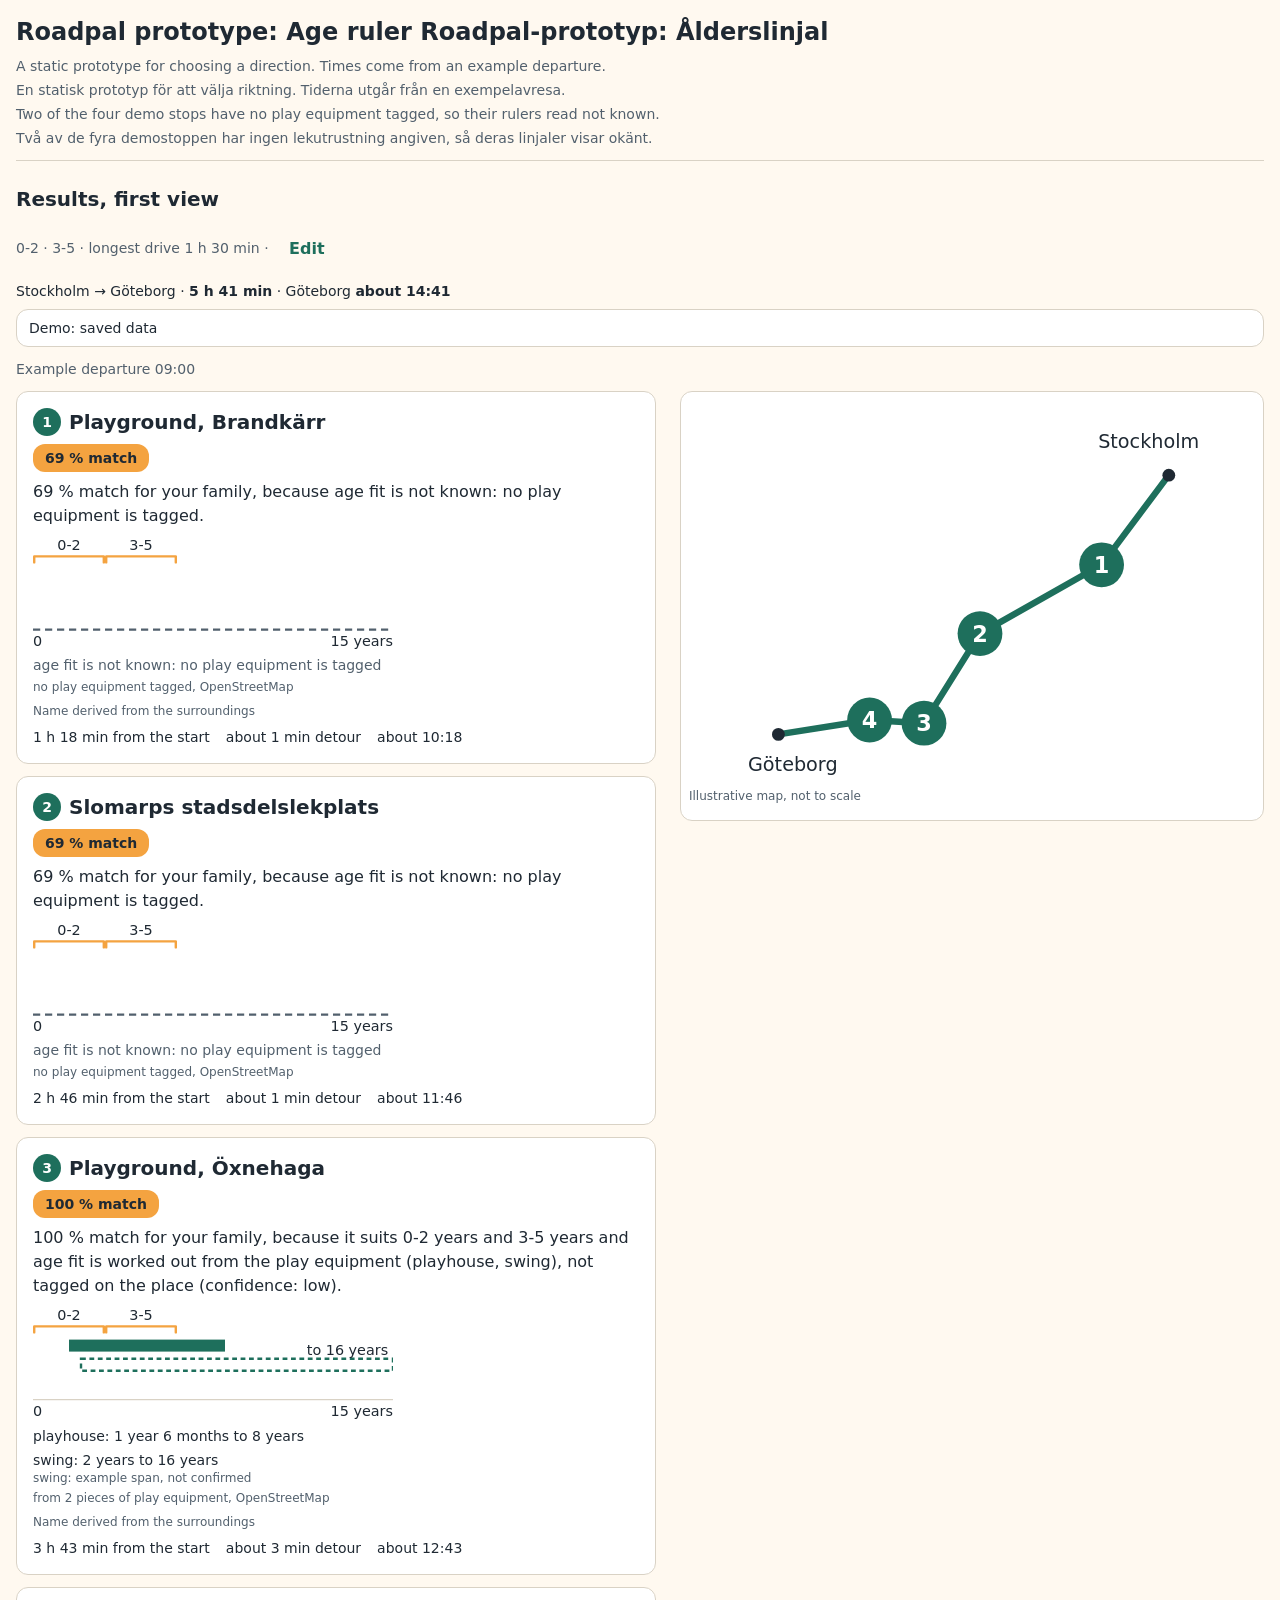
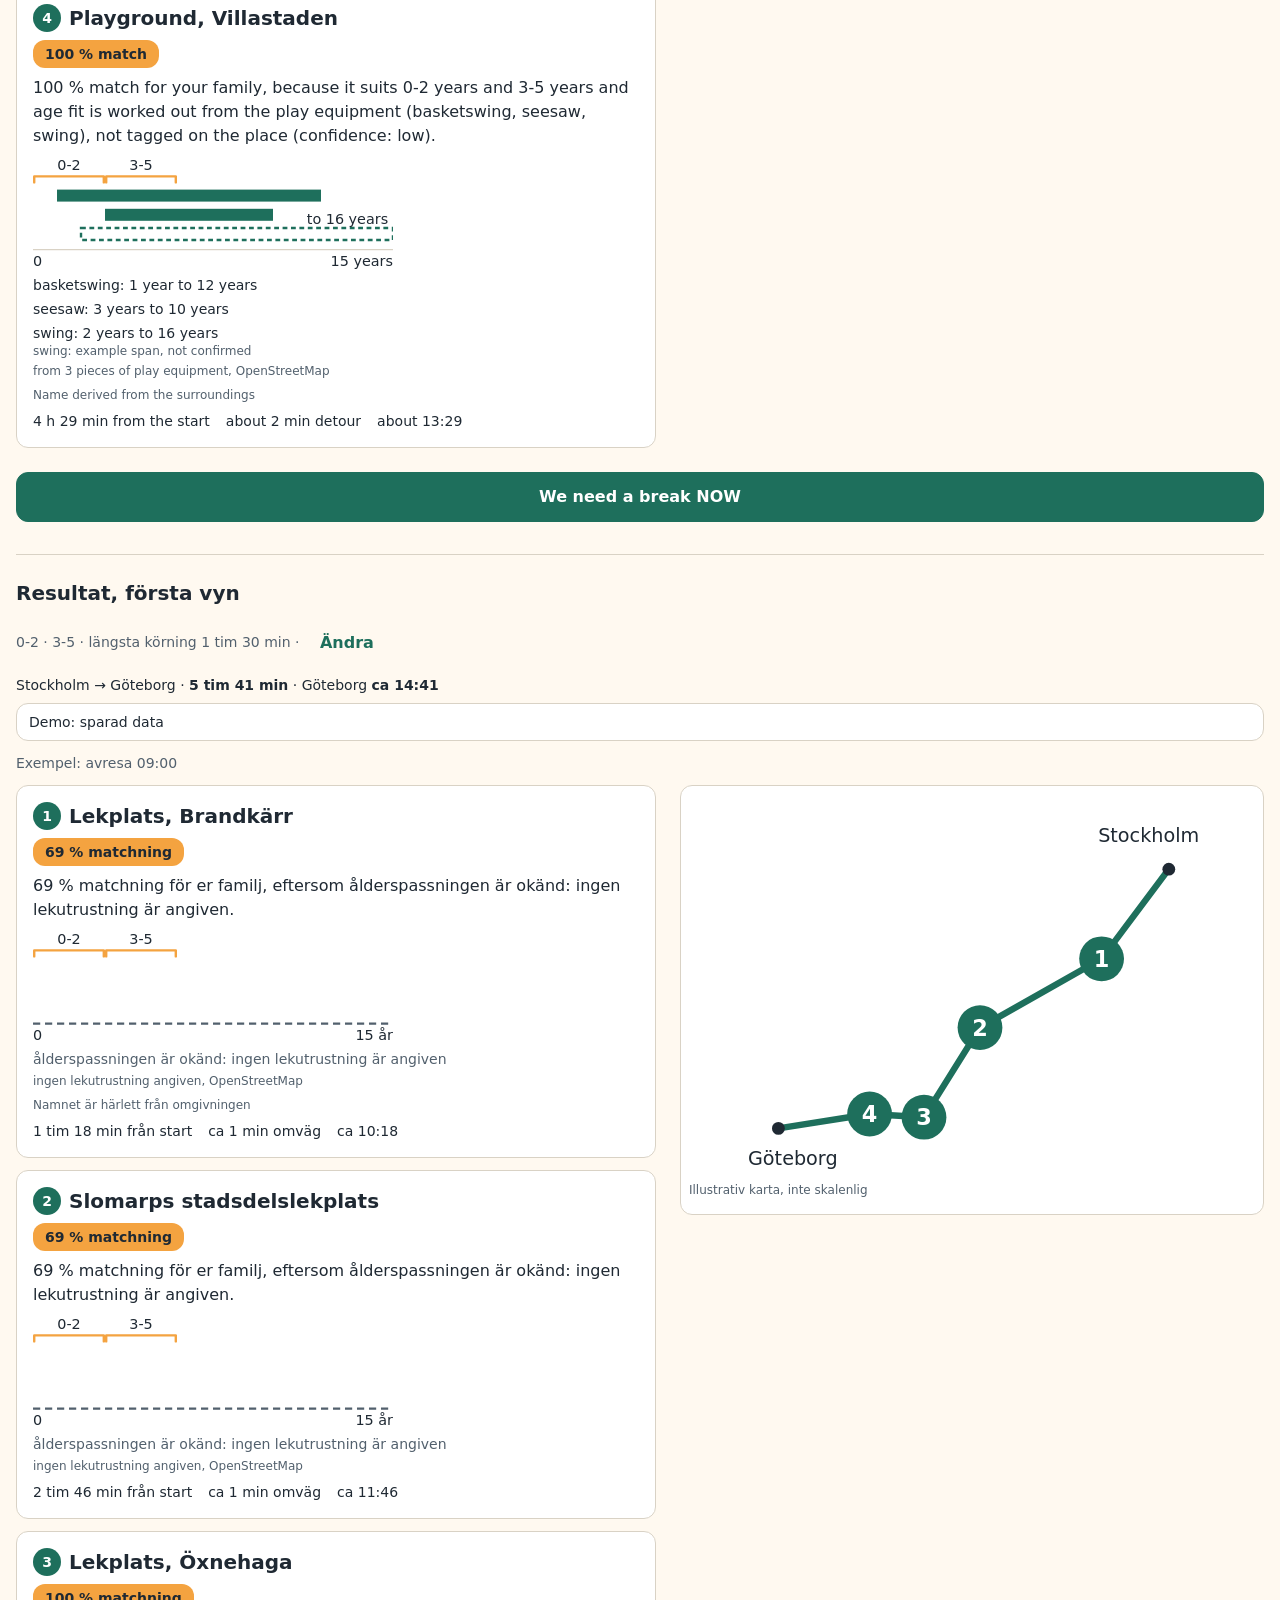
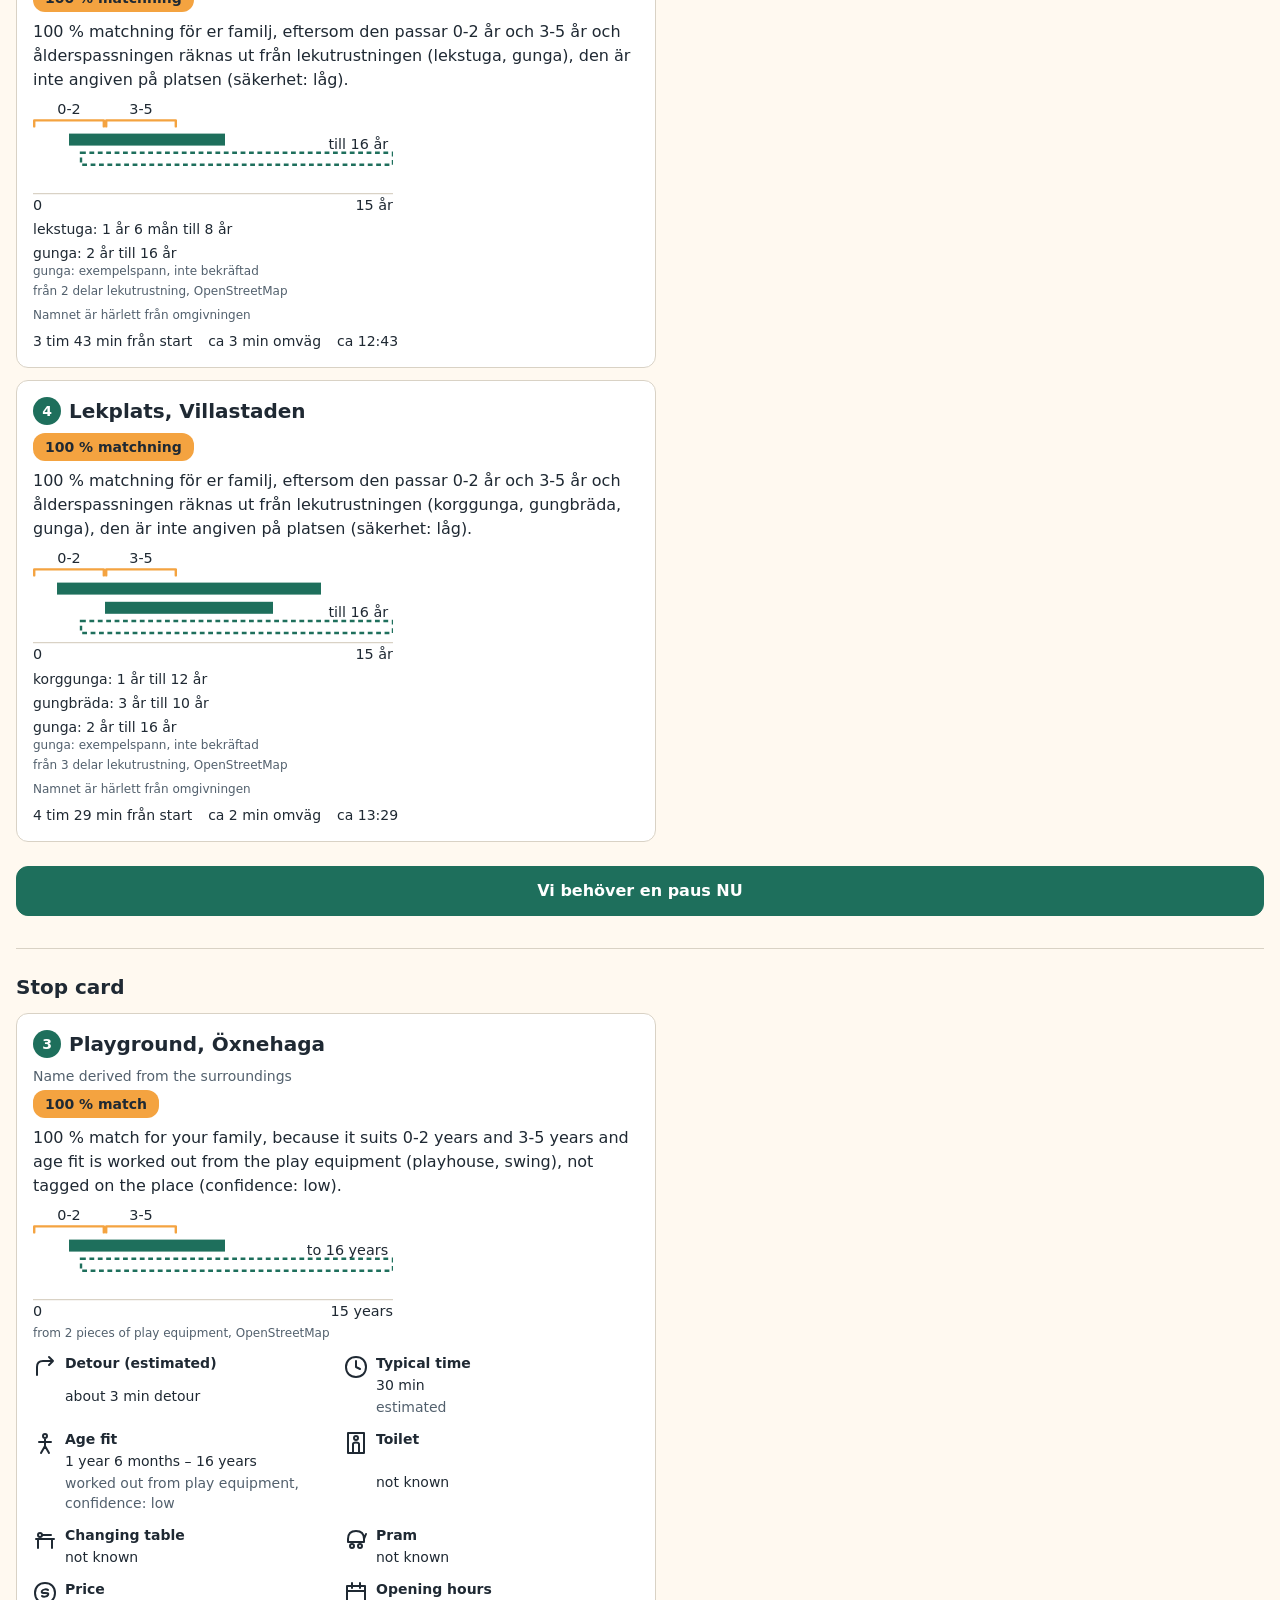
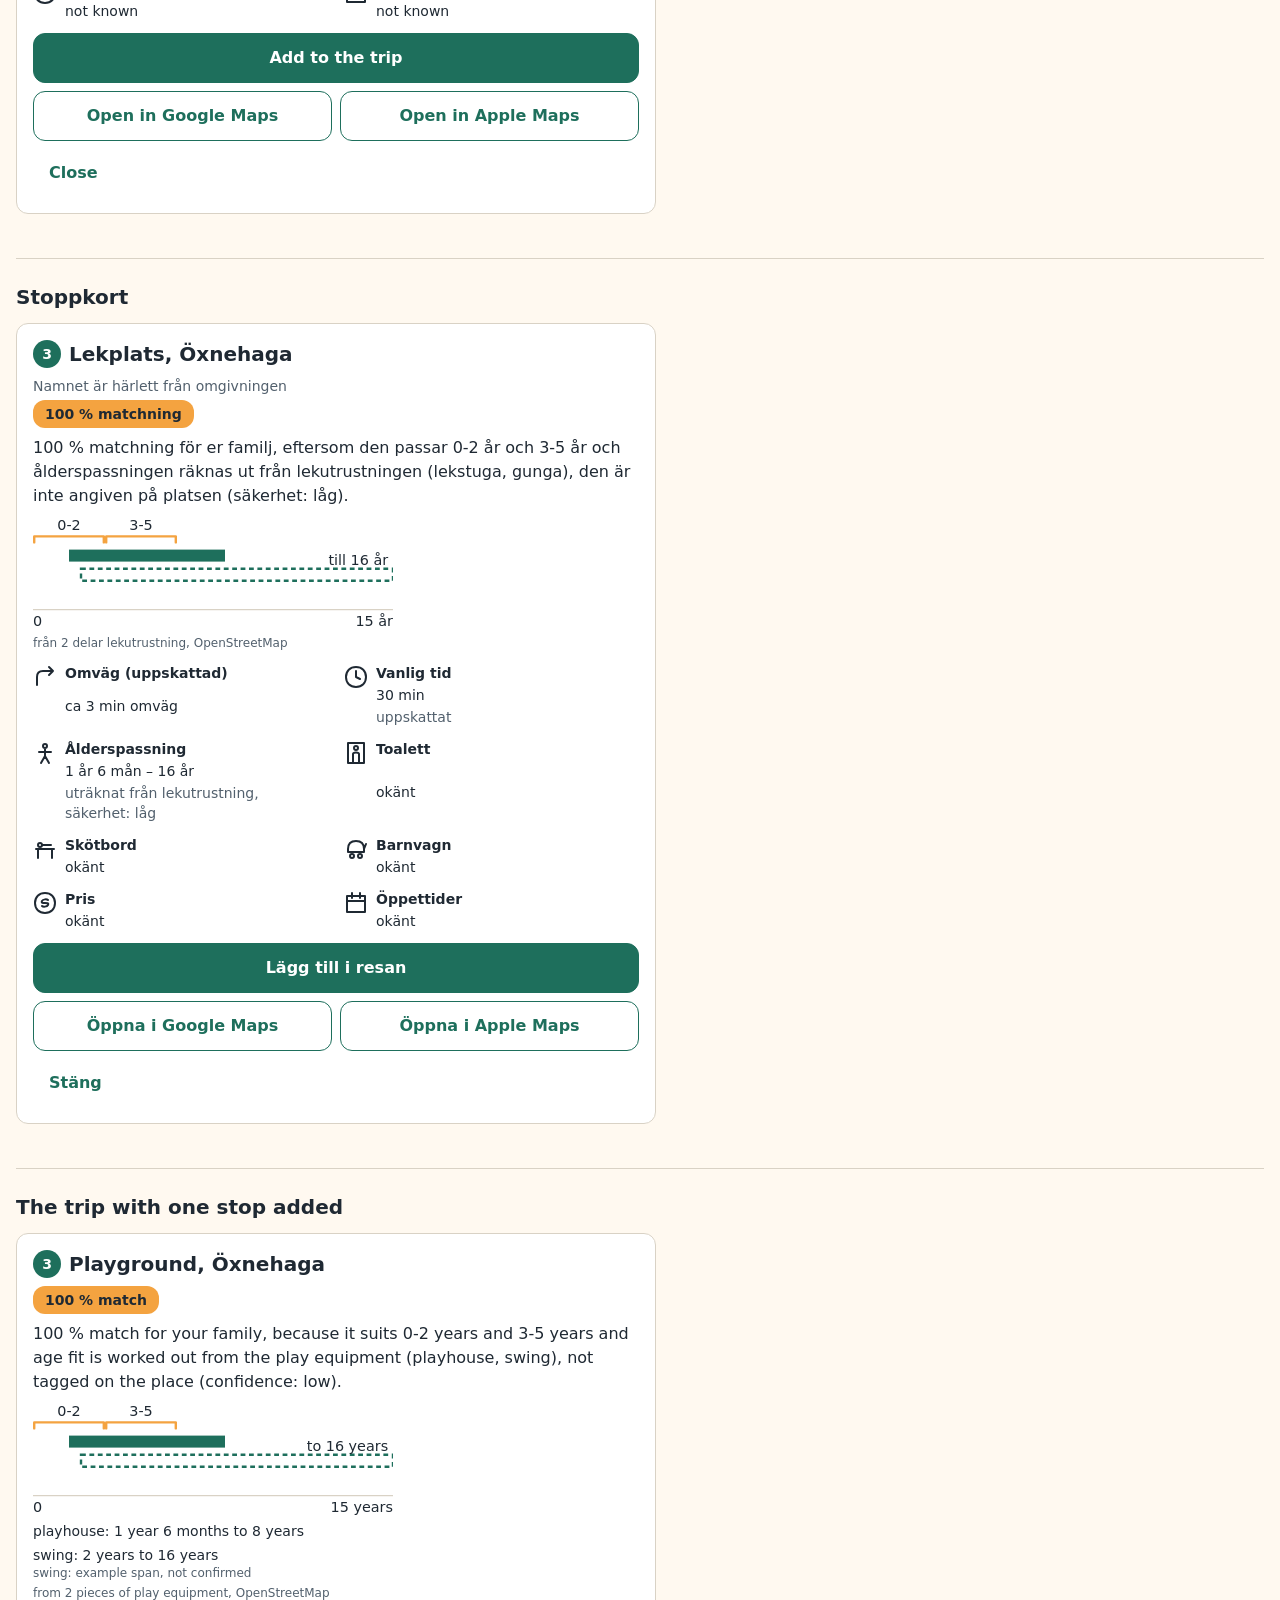
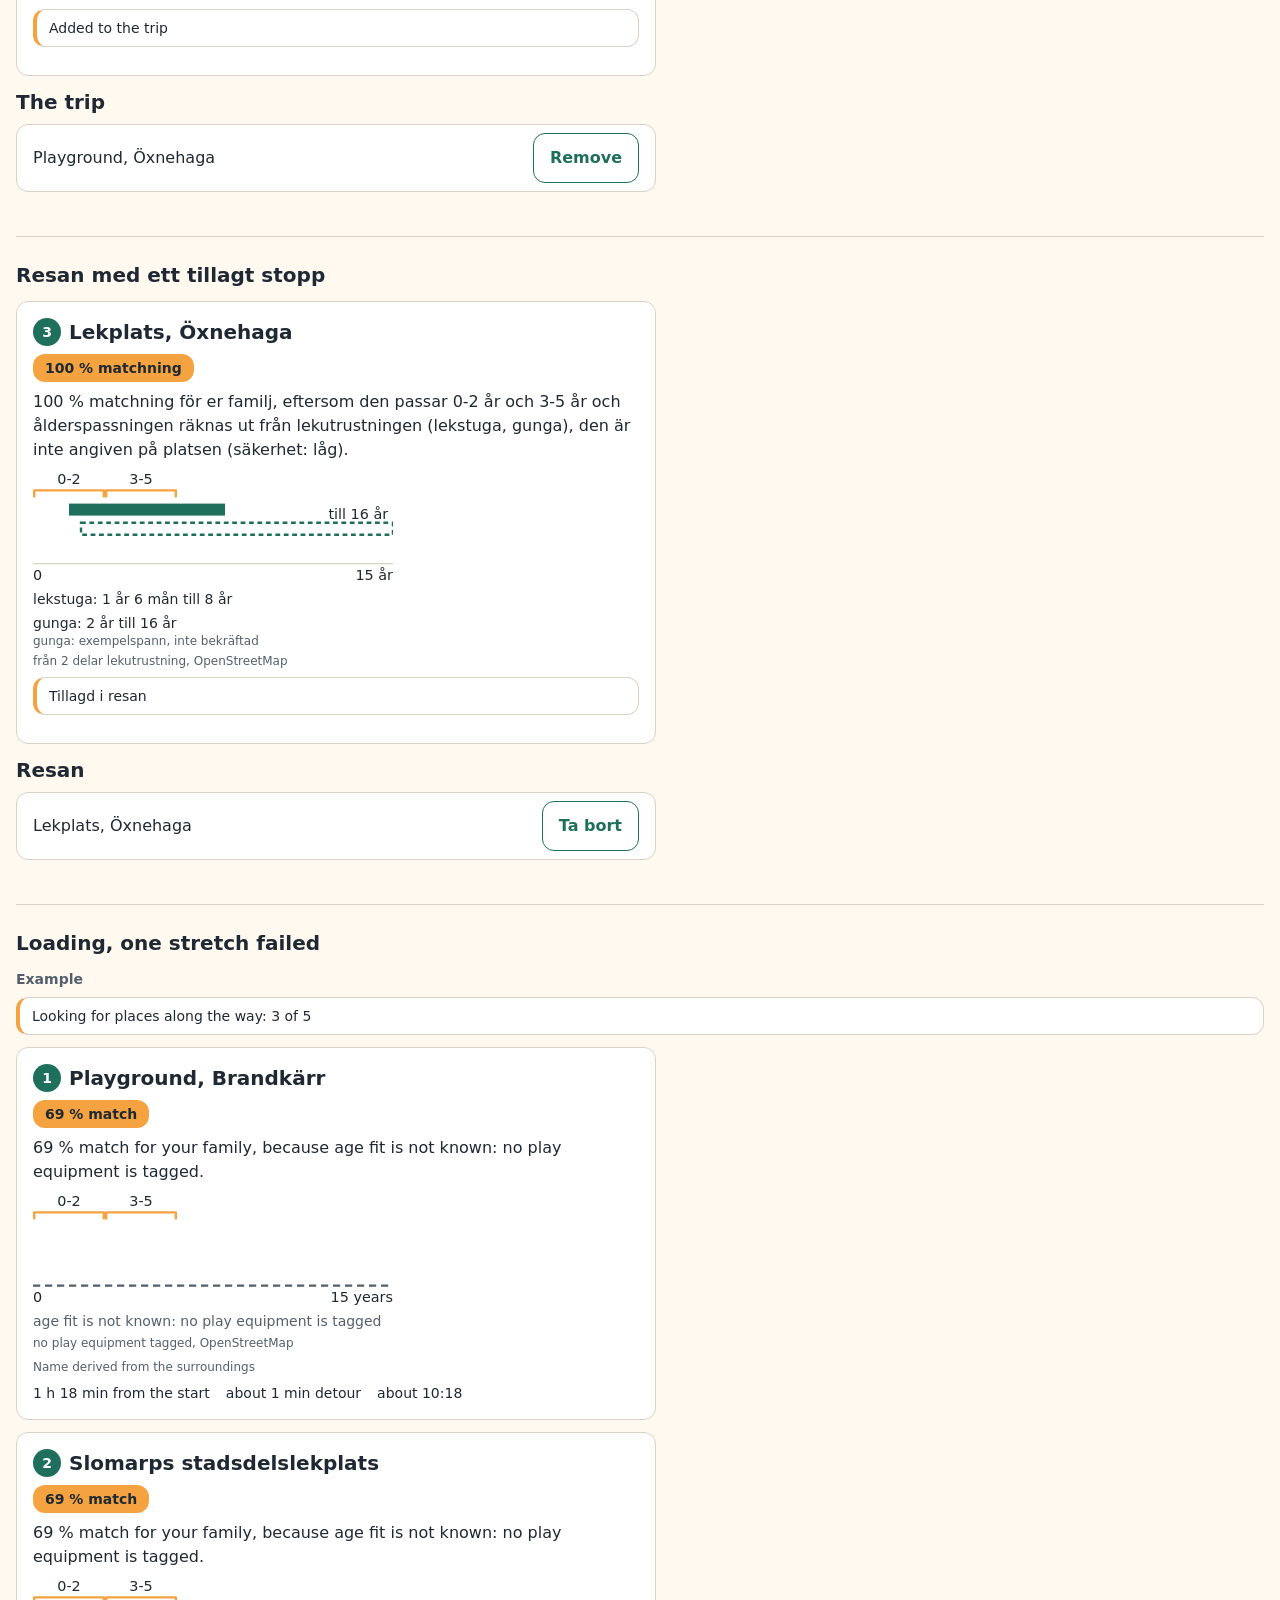
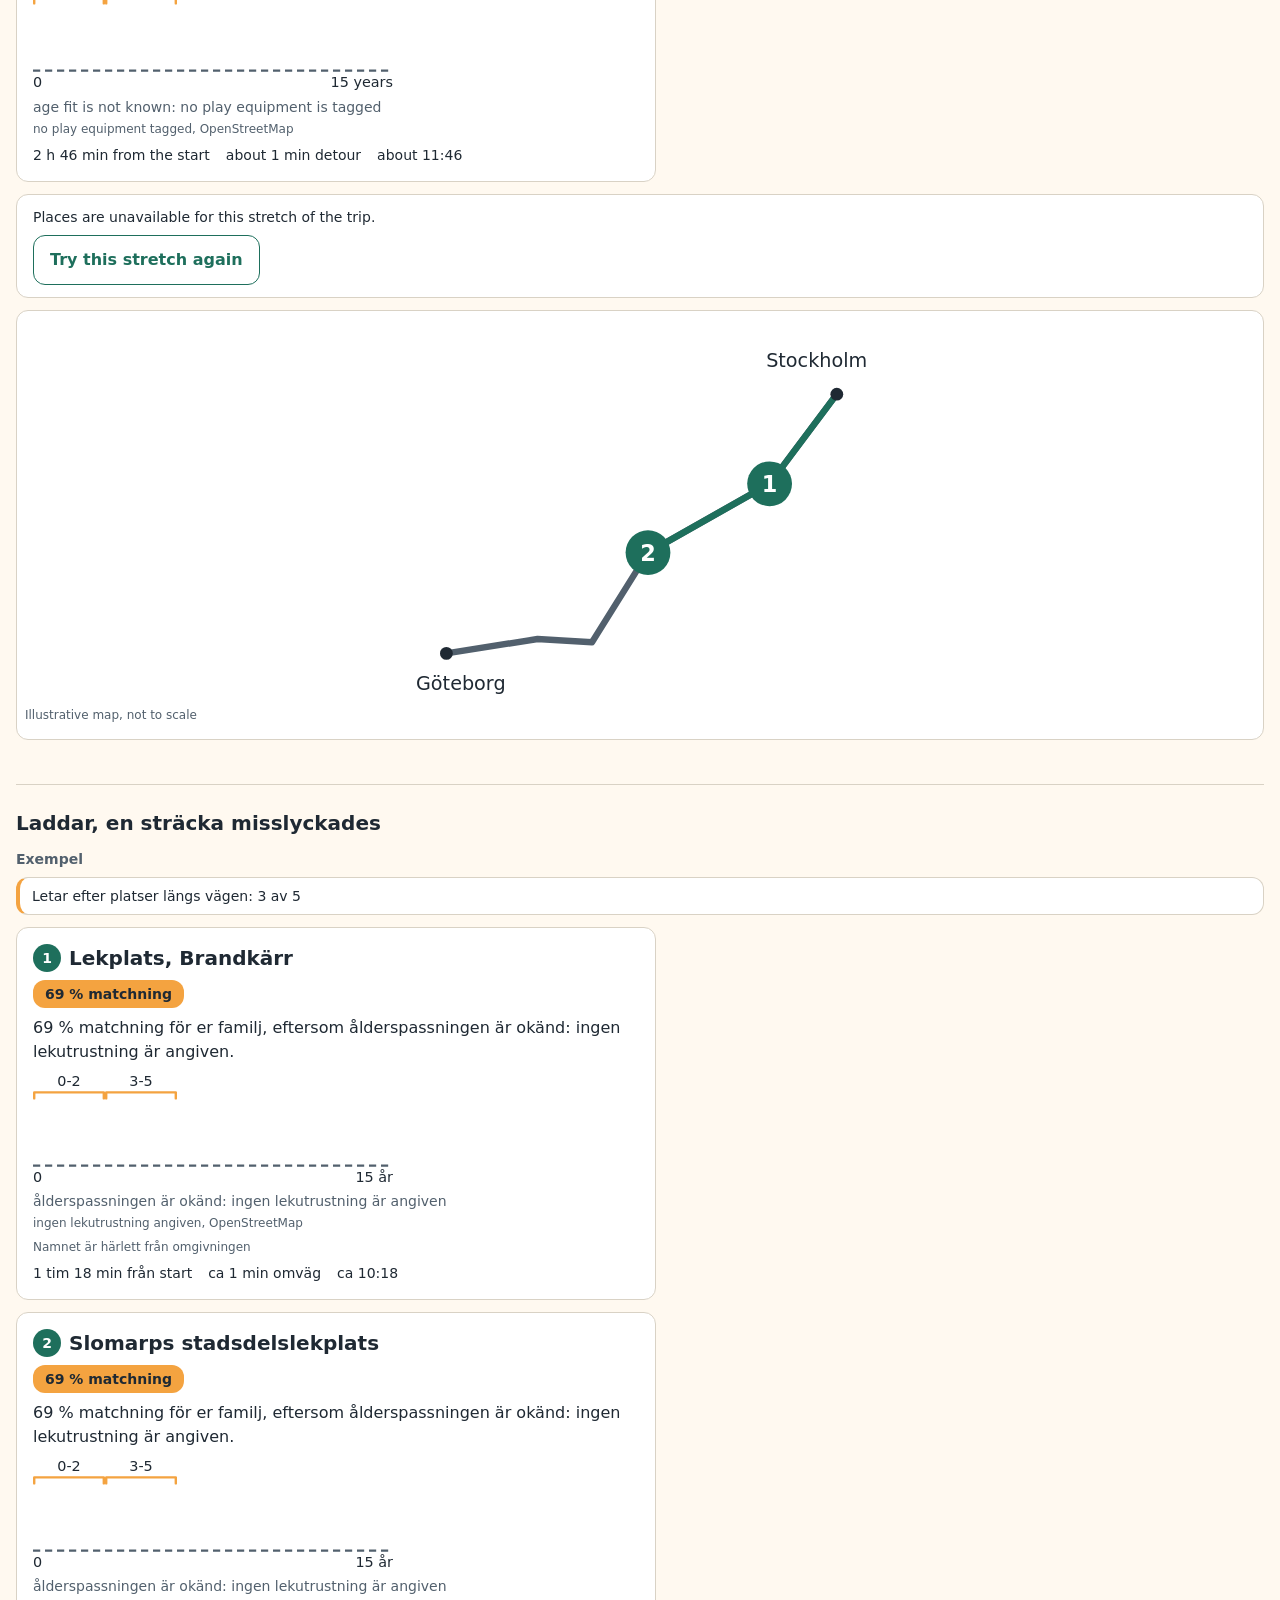
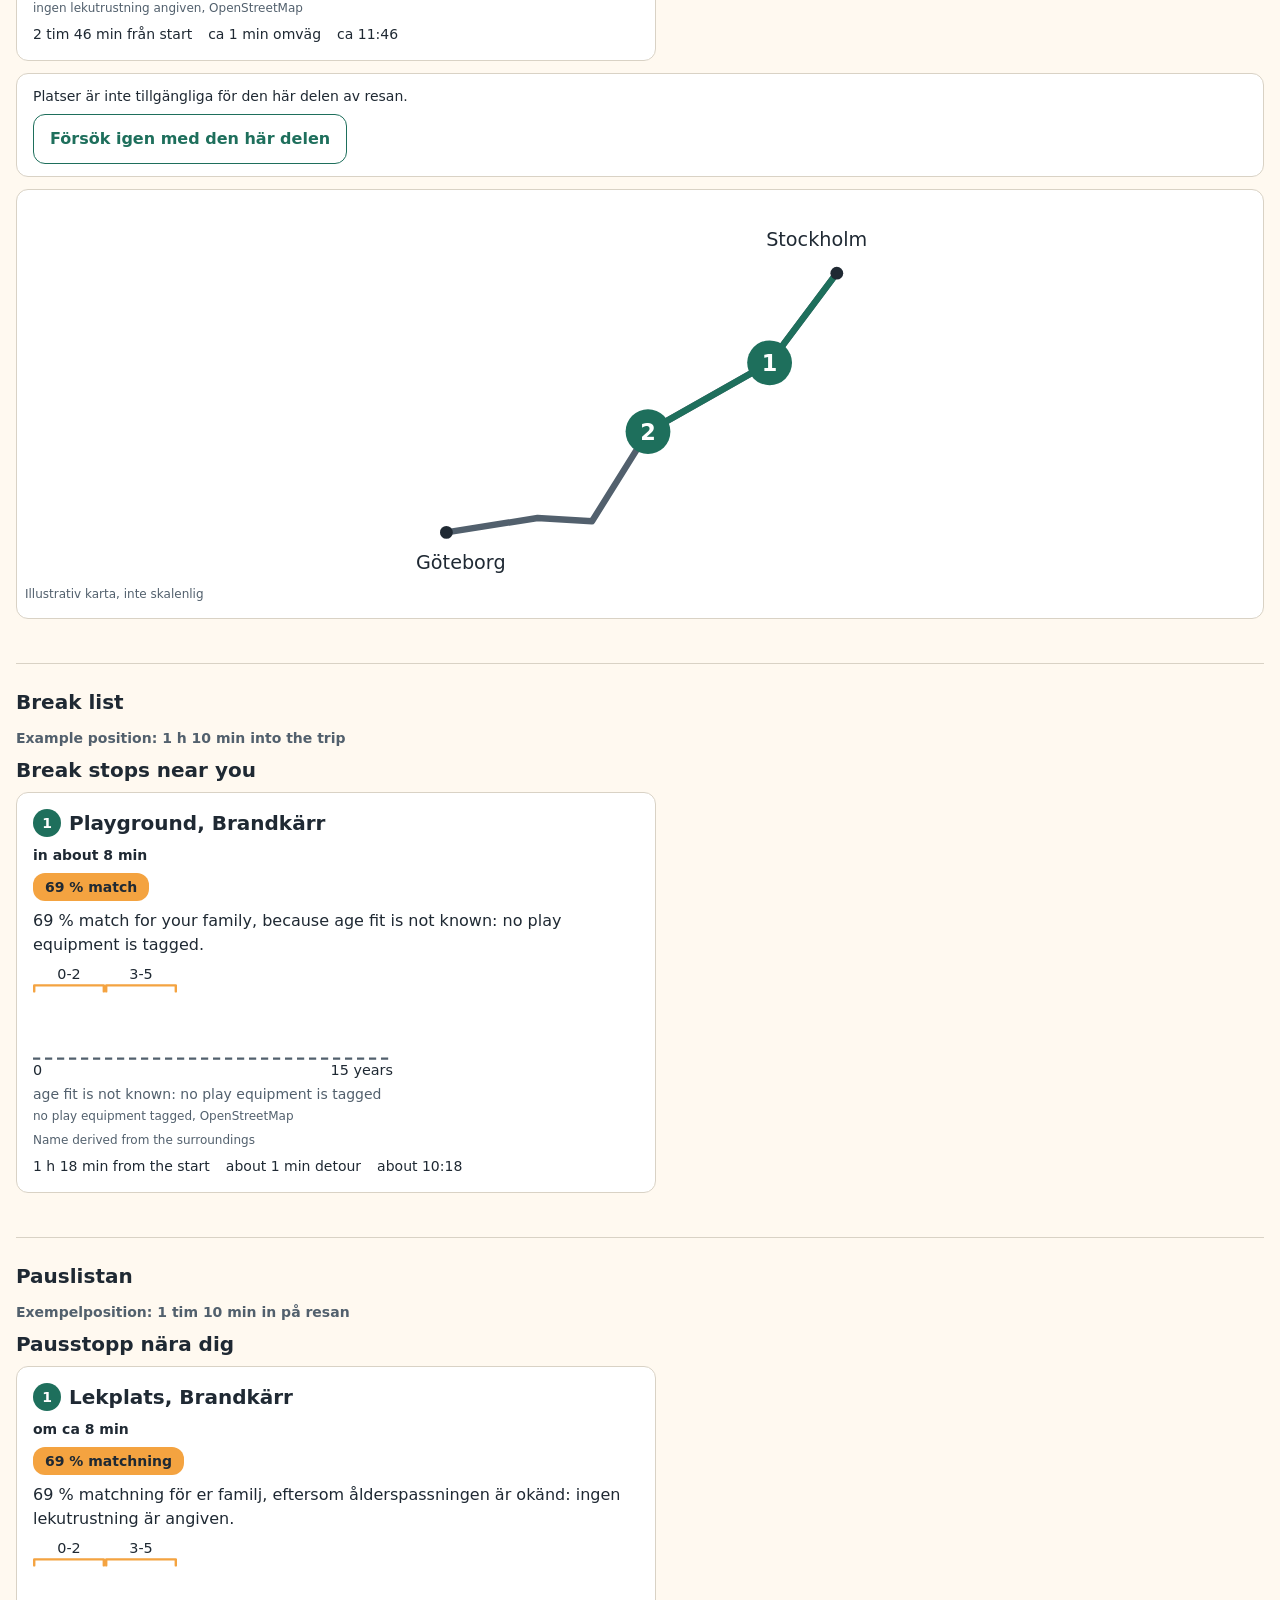
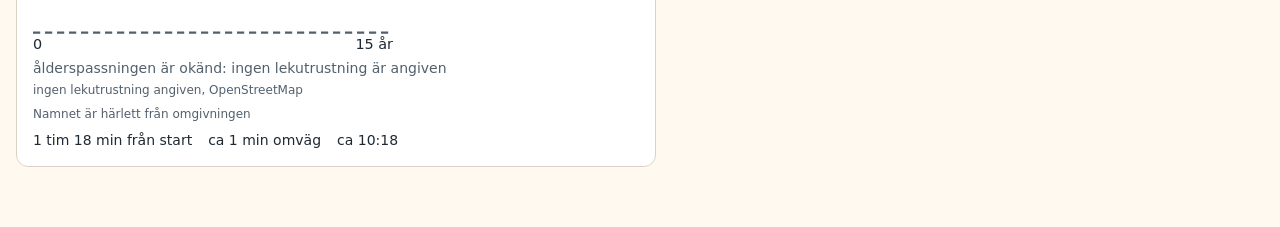
==== design/age-ruler.html @ a3c28eca "Demo of trip-planner f86fb91e67cd (ci build 2026-11-07T00:24:56+01:00)" ====
<!DOCTYPE html>
<html lang="en">
<head>
<meta charset="utf-8">
<meta name="viewport" content="width=device-width, initial-scale=1">
<title>Roadpal prototype: Age ruler / Roadpal-prototyp: Ålderslinjal</title>
<style>
:root {
  --background: #FFF9F0;
  --surface: #FFFFFF;
  --text: #1F2933;
  --text-muted: #52606D;
  --primary: #1E6F5C;
  --on-primary: #FFFFFF;
  --accent: #F4A340;
  --border: #D9D2C5;
  --badge-text: #1F2933;
}
@media (prefers-color-scheme: dark) {
  :root {
    --background: #14181B;
    --surface: #1E2429;
    --text: #F2F4F5;
    --text-muted: #B4BDC4;
    --primary: #5CC8A8;
    --on-primary: #0B1F19;
    --accent: #F4B860;
    --border: #3A444B;
    --badge-text: #14181B;
  }
}
* { box-sizing: border-box; }
body {
  margin: 0;
  background: var(--background);
  color: var(--text);
  font: 16px/24px system-ui, -apple-system, "Segoe UI", Roboto, sans-serif;
}
main.prototype { max-width: 1280px; margin: 0 auto; padding: 16px; }
h1 { font-size: 24px; line-height: 32px; font-weight: 700; margin: 0 0 8px; }
h2 { font-size: 20px; line-height: 28px; font-weight: 700; margin: 0 0 12px; }
h3 { font-size: 20px; line-height: 28px; font-weight: 700; margin: 0 0 8px; }
p { margin: 0 0 8px; }
ul { margin: 0; padding: 0; }
.intro { padding-bottom: 8px; }
.intro p { font-size: 14px; line-height: 20px; color: var(--text-muted); margin: 0 0 4px; }
section { border-top: 1px solid var(--border); padding: 24px 0 32px; }
.marker { font-size: 14px; line-height: 20px; font-weight: 700; color: var(--text-muted); margin: 0 0 8px; }
.strip { font-size: 14px; line-height: 20px; color: var(--text-muted); margin: 0 0 8px; }
.summary { font-size: 14px; line-height: 20px; margin: 0 0 8px; }
.summary span { font-weight: 700; }
.example { font-size: 14px; line-height: 20px; color: var(--text-muted); margin: 0 0 12px; }
.notice {
  font-size: 14px; line-height: 20px; margin: 0 0 12px; padding: 8px 12px;
  background: var(--surface); border: 1px solid var(--border); border-radius: 12px;
}
.status {
  font-size: 14px; line-height: 20px; margin: 0 0 12px; padding: 8px 12px;
  background: var(--surface); border: 1px solid var(--border); border-left: 4px solid var(--accent); border-radius: 12px;
}
.failed {
  font-size: 14px; line-height: 20px; margin: 0 0 12px; padding: 12px 16px;
  background: var(--surface); border: 1px solid var(--border); border-radius: 12px;
}
.failed p { margin: 0 0 8px; }

button {
  font-family: inherit;
  font-size: 16px;
  line-height: 24px;
  font-weight: 700;
  min-height: 48px;
  min-width: 48px;
  padding: 12px 16px;
  border-radius: 12px;
  cursor: pointer;
}
button:focus-visible { outline: 3px solid var(--primary); outline-offset: 2px; }
button.primary { display: block; width: 100%; background: var(--primary); color: var(--on-primary); border: 1px solid var(--primary); margin: 12px 0 0; }
button.secondary { background: var(--surface); color: var(--primary); border: 1px solid var(--primary); }
button.link { background: transparent; color: var(--primary); border: 0; display: inline-flex; align-items: center; vertical-align: middle; }

.stop {
  position: relative;
  max-width: 640px;
  background: var(--surface);
  border: 1px solid var(--border);
  border-radius: 12px;
  padding: 16px;
  margin: 0 0 12px;
}
.stop h3 { display: flex; gap: 8px; align-items: flex-start; }
.num {
  flex: 0 0 28px;
  width: 28px;
  height: 28px;
  border-radius: 50%;
  background: var(--primary);
  color: var(--on-primary);
  font-size: 14px;
  line-height: 28px;
  font-weight: 700;
  text-align: center;
}
.badge {
  display: inline-block;
  margin: 0 0 8px;
  padding: 4px 12px;
  border-radius: 12px;
  background: var(--accent);
  color: var(--badge-text);
  font-size: 14px;
  line-height: 20px;
  font-weight: 700;
}
.explain { font-size: 16px; line-height: 24px; margin: 0 0 8px; }
.derived { font-size: 14px; line-height: 20px; color: var(--text-muted); margin: 0 0 4px; }
.in-time { font-size: 14px; line-height: 20px; font-weight: 700; margin: 0 0 8px; }
.meta {
  list-style: none;
  display: flex;
  flex-wrap: wrap;
  gap: 4px 16px;
  font-size: 14px;
  line-height: 20px;
  margin: 8px 0 0;
}
.caption { font-size: 12px; line-height: 16px; color: var(--text-muted); margin: 4px 0 8px; }
.unknown-label { font-size: 14px; line-height: 20px; color: var(--text-muted); margin: 0 0 4px; }

.ruler { display: block; width: 100%; max-width: 360px; height: auto; margin: 8px 0 4px; }
.ruler text { fill: var(--text); font-family: system-ui, -apple-system, "Segoe UI", Roboto, sans-serif; font-size: 12px; }
.ruler .child { fill: none; stroke: var(--accent); stroke-width: 2; stroke-linecap: round; stroke-linejoin: round; }
.ruler .piece { fill: var(--primary); }
.ruler .piece.example { fill: none; stroke: var(--primary); stroke-width: 2; stroke-dasharray: 4 3; }
.ruler .track { stroke: var(--border); stroke-width: 1; }
.ruler .track.unknown { stroke: var(--text-muted); stroke-width: 2; stroke-dasharray: 6 4; }
.pieces { list-style: none; font-size: 14px; line-height: 20px; margin: 0 0 4px; }
.pieces li { margin: 0 0 4px; }
.example-label { display: block; font-size: 12px; line-height: 16px; color: var(--text-muted); }

.map-wrap {
  background: var(--surface);
  border: 1px solid var(--border);
  border-radius: 12px;
  padding: 8px;
  margin: 0 0 12px;
}
.route-map { display: block; width: 100%; height: 45vh; min-height: 240px; }
.route-map text { font-family: system-ui, -apple-system, "Segoe UI", Roboto, sans-serif; }
.route-map .route { fill: none; stroke: var(--primary); stroke-width: 4; stroke-linecap: round; stroke-linejoin: round; }
.route-map .route-muted { fill: none; stroke: var(--text-muted); stroke-width: 4; stroke-linecap: round; stroke-linejoin: round; }
.route-map .city { fill: var(--text); font-size: 12px; }
.route-map .city-dot { fill: var(--text); }
.route-map .pin circle { fill: var(--primary); }
.route-map .pin text { fill: var(--on-primary); font-size: 14px; font-weight: 700; text-anchor: middle; }

.facts {
  list-style: none;
  display: grid;
  grid-template-columns: minmax(0, 1fr) minmax(0, 1fr);
  gap: 12px 16px;
  margin: 12px 0;
}
.facts li { display: grid; grid-template-columns: 24px minmax(0, 1fr); gap: 2px 8px; font-size: 14px; line-height: 20px; }
.facts svg { grid-row: 1 / span 2; width: 24px; height: 24px; margin-top: 2px; }
.facts .label { font-weight: 700; }
.facts .value { grid-column: 2; }
.facts .note { grid-column: 2; color: var(--text-muted); }

.actions { display: grid; gap: 8px; margin-top: 12px; }
.actions button.primary { margin: 0; }
.map-links { display: grid; gap: 8px; }
.trip-row {
  display: flex;
  justify-content: space-between;
  align-items: center;
  gap: 8px;
  background: var(--surface);
  border: 1px solid var(--border);
  border-radius: 12px;
  padding: 8px 16px;
  margin: 0 0 12px;
  max-width: 640px;
}
.trip-row button { flex: 0 0 auto; }
.trip-list { list-style: none; }

@media (min-width: 480px) {
  .map-links { grid-template-columns: minmax(0, 1fr) minmax(0, 1fr); }
}
@media (min-width: 900px) {
  .results { display: grid; grid-template-columns: minmax(0, 640px) minmax(0, 1fr); column-gap: 24px; align-items: start; }
  .results .map-wrap { grid-column: 2; grid-row: 1 / span 4; position: sticky; top: 16px; margin: 0; }
  .results .stop { grid-column: 1; }
  .route-map { height: auto; min-height: 0; max-width: 480px; margin: 0 auto; }
}
</style>
</head>
<body>
<main class="prototype">
<header class="intro">
<h1><span lang="en">Roadpal prototype: Age ruler</span> <span lang="sv">Roadpal-prototyp: Ålderslinjal</span></h1>
<p lang="en">A static prototype for choosing a direction. Times come from an example departure.</p>
<p lang="sv">En statisk prototyp för att välja riktning. Tiderna utgår från en exempelavresa.</p>
<p lang="en">Two of the four demo stops have no play equipment tagged, so their rulers read not known.</p>
<p lang="sv">Två av de fyra demostoppen har ingen lekutrustning angiven, så deras linjaler visar okänt.</p>
</header>

<section lang="en" data-section="first-view">
<h2>Results, first view</h2>
<p class="strip">0-2 · 3-5 · longest drive 1 h 30 min · <button type="button" class="link">Edit</button></p>
<p class="summary">Stockholm → Göteborg · <span>5 h 41 min</span> · Göteborg <span>about 14:41</span></p>
<p class="notice">Demo: saved data</p>
<p class="example">Example departure 09:00</p>
<div class="results">
<div class="map-wrap">
<svg class="route-map" viewBox="0 0 300 240" role="img" aria-label="Illustrative map of the route">
<polyline class="route" points="273,47 231,103 155,146 120,202 86,200 29,209"/>
<circle class="city-dot" cx="273" cy="47" r="4"/>
<circle class="city-dot" cx="29" cy="209" r="4"/>
<text class="city" x="292" y="30" text-anchor="end">Stockholm</text>
<text class="city" x="10" y="232">Göteborg</text>
<g class="pin"><circle cx="231" cy="103" r="14"/><text x="231" y="108">1</text></g>
<g class="pin"><circle cx="155" cy="146" r="14"/><text x="155" y="151">2</text></g>
<g class="pin"><circle cx="120" cy="202" r="14"/><text x="120" y="207">3</text></g>
<g class="pin"><circle cx="86" cy="200" r="14"/><text x="86" y="205">4</text></g>
</svg>
<p class="caption">Illustrative map, not to scale</p>
</div>

<article class="stop">
<h3><span class="num">1</span> Playground, Brandkärr</h3>
<p class="badge">69 % match</p>
<p class="explain">69 % match for your family, because age fit is not known: no play equipment is tagged.</p>
<svg class="ruler" data-stop="way/1371228867" data-fit="unknown" viewBox="0 0 300 96" aria-hidden="true">
<path data-child="0-36" class="child" d="M1 22 V17 H59 V22"/>
<path data-child="36-72" class="child" d="M61 22 V17 H119 V22"/>
<text x="30" y="12" text-anchor="middle">0-2</text>
<text x="90" y="12" text-anchor="middle">3-5</text>
<line class="track unknown" x1="0" y1="78" x2="300" y2="78"/>
<text x="0" y="92">0</text>
<text x="300" y="92" text-anchor="end">15 years</text>
</svg>
<p class="unknown-label">age fit is not known: no play equipment is tagged</p>
<p class="caption">no play equipment tagged, OpenStreetMap</p>
<p class="caption">Name derived from the surroundings</p>
<ul class="meta"><li>1 h 18 min from the start</li><li>about 1 min detour</li><li>about 10:18</li></ul>
</article>

<article class="stop">
<h3><span class="num">2</span> Slomarps stadsdelslekplats</h3>
<p class="badge">69 % match</p>
<p class="explain">69 % match for your family, because age fit is not known: no play equipment is tagged.</p>
<svg class="ruler" data-stop="node/13899493178" data-fit="unknown" viewBox="0 0 300 96" aria-hidden="true">
<path data-child="0-36" class="child" d="M1 22 V17 H59 V22"/>
<path data-child="36-72" class="child" d="M61 22 V17 H119 V22"/>
<text x="30" y="12" text-anchor="middle">0-2</text>
<text x="90" y="12" text-anchor="middle">3-5</text>
<line class="track unknown" x1="0" y1="78" x2="300" y2="78"/>
<text x="0" y="92">0</text>
<text x="300" y="92" text-anchor="end">15 years</text>
</svg>
<p class="unknown-label">age fit is not known: no play equipment is tagged</p>
<p class="caption">no play equipment tagged, OpenStreetMap</p>
<ul class="meta"><li>2 h 46 min from the start</li><li>about 1 min detour</li><li>about 11:46</li></ul>
</article>

<article class="stop">
<h3><span class="num">3</span> Playground, Öxnehaga</h3>
<p class="badge">100 % match</p>
<p class="explain">100 % match for your family, because it suits 0-2 years and 3-5 years and age fit is worked out from the play equipment (playhouse, swing), not tagged on the place (confidence: low).</p>
<svg class="ruler" data-stop="node/12232421879" viewBox="0 0 300 96" aria-hidden="true">
<path data-child="0-36" class="child" d="M1 22 V17 H59 V22"/>
<path data-child="36-72" class="child" d="M61 22 V17 H119 V22"/>
<text x="30" y="12" text-anchor="middle">0-2</text>
<text x="90" y="12" text-anchor="middle">3-5</text>
<rect data-piece="playhouse" data-months="18-96" class="piece" x="30" y="28" width="130" height="10"/>
<rect data-piece="swing" data-months="24-192" data-example="true" class="piece example" x="40" y="44" width="260" height="10"/>
<text x="296" y="41" text-anchor="end">to 16 years</text>
<line class="track" x1="0" y1="78" x2="300" y2="78"/>
<text x="0" y="92">0</text>
<text x="300" y="92" text-anchor="end">15 years</text>
</svg>
<ul class="pieces">
<li>playhouse: 1 year 6 months to 8 years</li>
<li>swing: 2 years to 16 years<span class="example-label">swing: example span, not confirmed</span></li>
</ul>
<p class="caption">from 2 pieces of play equipment, OpenStreetMap</p>
<p class="caption">Name derived from the surroundings</p>
<ul class="meta"><li>3 h 43 min from the start</li><li>about 3 min detour</li><li>about 12:43</li></ul>
</article>

<article class="stop">
<h3><span class="num">4</span> Playground, Villastaden</h3>
<p class="badge">100 % match</p>
<p class="explain">100 % match for your family, because it suits 0-2 years and 3-5 years and age fit is worked out from the play equipment (basketswing, seesaw, swing), not tagged on the place (confidence: low).</p>
<svg class="ruler" data-stop="way/1456740853" viewBox="0 0 300 96" aria-hidden="true">
<path data-child="0-36" class="child" d="M1 22 V17 H59 V22"/>
<path data-child="36-72" class="child" d="M61 22 V17 H119 V22"/>
<text x="30" y="12" text-anchor="middle">0-2</text>
<text x="90" y="12" text-anchor="middle">3-5</text>
<rect data-piece="basketswing" data-months="12-144" class="piece" x="20" y="28" width="220" height="10"/>
<rect data-piece="seesaw" data-months="36-120" class="piece" x="60" y="44" width="140" height="10"/>
<rect data-piece="swing" data-months="24-192" data-example="true" class="piece example" x="40" y="60" width="260" height="10"/>
<text x="296" y="57" text-anchor="end">to 16 years</text>
<line class="track" x1="0" y1="78" x2="300" y2="78"/>
<text x="0" y="92">0</text>
<text x="300" y="92" text-anchor="end">15 years</text>
</svg>
<ul class="pieces">
<li>basketswing: 1 year to 12 years</li>
<li>seesaw: 3 years to 10 years</li>
<li>swing: 2 years to 16 years<span class="example-label">swing: example span, not confirmed</span></li>
</ul>
<p class="caption">from 3 pieces of play equipment, OpenStreetMap</p>
<p class="caption">Name derived from the surroundings</p>
<ul class="meta"><li>4 h 29 min from the start</li><li>about 2 min detour</li><li>about 13:29</li></ul>
</article>
</div>
<button type="button" class="primary">We need a break NOW</button>
</section>

<section lang="sv" data-section="first-view">
<h2>Resultat, första vyn</h2>
<p class="strip">0-2 · 3-5 · längsta körning 1 tim 30 min · <button type="button" class="link">Ändra</button></p>
<p class="summary">Stockholm → Göteborg · <span>5 tim 41 min</span> · Göteborg <span>ca 14:41</span></p>
<p class="notice">Demo: sparad data</p>
<p class="example">Exempel: avresa 09:00</p>
<div class="results">
<div class="map-wrap">
<svg class="route-map" viewBox="0 0 300 240" role="img" aria-label="Illustrativ karta över resan">
<polyline class="route" points="273,47 231,103 155,146 120,202 86,200 29,209"/>
<circle class="city-dot" cx="273" cy="47" r="4"/>
<circle class="city-dot" cx="29" cy="209" r="4"/>
<text class="city" x="292" y="30" text-anchor="end">Stockholm</text>
<text class="city" x="10" y="232">Göteborg</text>
<g class="pin"><circle cx="231" cy="103" r="14"/><text x="231" y="108">1</text></g>
<g class="pin"><circle cx="155" cy="146" r="14"/><text x="155" y="151">2</text></g>
<g class="pin"><circle cx="120" cy="202" r="14"/><text x="120" y="207">3</text></g>
<g class="pin"><circle cx="86" cy="200" r="14"/><text x="86" y="205">4</text></g>
</svg>
<p class="caption">Illustrativ karta, inte skalenlig</p>
</div>

<article class="stop">
<h3><span class="num">1</span> Lekplats, Brandkärr</h3>
<p class="badge">69 % matchning</p>
<p class="explain">69 % matchning för er familj, eftersom ålderspassningen är okänd: ingen lekutrustning är angiven.</p>
<svg class="ruler" data-stop="way/1371228867" data-fit="unknown" viewBox="0 0 300 96" aria-hidden="true">
<path data-child="0-36" class="child" d="M1 22 V17 H59 V22"/>
<path data-child="36-72" class="child" d="M61 22 V17 H119 V22"/>
<text x="30" y="12" text-anchor="middle">0-2</text>
<text x="90" y="12" text-anchor="middle">3-5</text>
<line class="track unknown" x1="0" y1="78" x2="300" y2="78"/>
<text x="0" y="92">0</text>
<text x="300" y="92" text-anchor="end">15 år</text>
</svg>
<p class="unknown-label">ålderspassningen är okänd: ingen lekutrustning är angiven</p>
<p class="caption">ingen lekutrustning angiven, OpenStreetMap</p>
<p class="caption">Namnet är härlett från omgivningen</p>
<ul class="meta"><li>1 tim 18 min från start</li><li>ca 1 min omväg</li><li>ca 10:18</li></ul>
</article>

<article class="stop">
<h3><span class="num">2</span> Slomarps stadsdelslekplats</h3>
<p class="badge">69 % matchning</p>
<p class="explain">69 % matchning för er familj, eftersom ålderspassningen är okänd: ingen lekutrustning är angiven.</p>
<svg class="ruler" data-stop="node/13899493178" data-fit="unknown" viewBox="0 0 300 96" aria-hidden="true">
<path data-child="0-36" class="child" d="M1 22 V17 H59 V22"/>
<path data-child="36-72" class="child" d="M61 22 V17 H119 V22"/>
<text x="30" y="12" text-anchor="middle">0-2</text>
<text x="90" y="12" text-anchor="middle">3-5</text>
<line class="track unknown" x1="0" y1="78" x2="300" y2="78"/>
<text x="0" y="92">0</text>
<text x="300" y="92" text-anchor="end">15 år</text>
</svg>
<p class="unknown-label">ålderspassningen är okänd: ingen lekutrustning är angiven</p>
<p class="caption">ingen lekutrustning angiven, OpenStreetMap</p>
<ul class="meta"><li>2 tim 46 min från start</li><li>ca 1 min omväg</li><li>ca 11:46</li></ul>
</article>

<article class="stop">
<h3><span class="num">3</span> Lekplats, Öxnehaga</h3>
<p class="badge">100 % matchning</p>
<p class="explain">100 % matchning för er familj, eftersom den passar 0-2 år och 3-5 år och ålderspassningen räknas ut från lekutrustningen (lekstuga, gunga), den är inte angiven på platsen (säkerhet: låg).</p>
<svg class="ruler" data-stop="node/12232421879" viewBox="0 0 300 96" aria-hidden="true">
<path data-child="0-36" class="child" d="M1 22 V17 H59 V22"/>
<path data-child="36-72" class="child" d="M61 22 V17 H119 V22"/>
<text x="30" y="12" text-anchor="middle">0-2</text>
<text x="90" y="12" text-anchor="middle">3-5</text>
<rect data-piece="playhouse" data-months="18-96" class="piece" x="30" y="28" width="130" height="10"/>
<rect data-piece="swing" data-months="24-192" data-example="true" class="piece example" x="40" y="44" width="260" height="10"/>
<text x="296" y="41" text-anchor="end">till 16 år</text>
<line class="track" x1="0" y1="78" x2="300" y2="78"/>
<text x="0" y="92">0</text>
<text x="300" y="92" text-anchor="end">15 år</text>
</svg>
<ul class="pieces">
<li>lekstuga: 1 år 6 mån till 8 år</li>
<li>gunga: 2 år till 16 år<span class="example-label">gunga: exempelspann, inte bekräftad</span></li>
</ul>
<p class="caption">från 2 delar lekutrustning, OpenStreetMap</p>
<p class="caption">Namnet är härlett från omgivningen</p>
<ul class="meta"><li>3 tim 43 min från start</li><li>ca 3 min omväg</li><li>ca 12:43</li></ul>
</article>

<article class="stop">
<h3><span class="num">4</span> Lekplats, Villastaden</h3>
<p class="badge">100 % matchning</p>
<p class="explain">100 % matchning för er familj, eftersom den passar 0-2 år och 3-5 år och ålderspassningen räknas ut från lekutrustningen (korggunga, gungbräda, gunga), den är inte angiven på platsen (säkerhet: låg).</p>
<svg class="ruler" data-stop="way/1456740853" viewBox="0 0 300 96" aria-hidden="true">
<path data-child="0-36" class="child" d="M1 22 V17 H59 V22"/>
<path data-child="36-72" class="child" d="M61 22 V17 H119 V22"/>
<text x="30" y="12" text-anchor="middle">0-2</text>
<text x="90" y="12" text-anchor="middle">3-5</text>
<rect data-piece="basketswing" data-months="12-144" class="piece" x="20" y="28" width="220" height="10"/>
<rect data-piece="seesaw" data-months="36-120" class="piece" x="60" y="44" width="140" height="10"/>
<rect data-piece="swing" data-months="24-192" data-example="true" class="piece example" x="40" y="60" width="260" height="10"/>
<text x="296" y="57" text-anchor="end">till 16 år</text>
<line class="track" x1="0" y1="78" x2="300" y2="78"/>
<text x="0" y="92">0</text>
<text x="300" y="92" text-anchor="end">15 år</text>
</svg>
<ul class="pieces">
<li>korggunga: 1 år till 12 år</li>
<li>gungbräda: 3 år till 10 år</li>
<li>gunga: 2 år till 16 år<span class="example-label">gunga: exempelspann, inte bekräftad</span></li>
</ul>
<p class="caption">från 3 delar lekutrustning, OpenStreetMap</p>
<p class="caption">Namnet är härlett från omgivningen</p>
<ul class="meta"><li>4 tim 29 min från start</li><li>ca 2 min omväg</li><li>ca 13:29</li></ul>
</article>
</div>
<button type="button" class="primary">Vi behöver en paus NU</button>
</section>

<section lang="en" data-section="stop-card">
<h2>Stop card</h2>
<article class="stop">
<h3><span class="num">3</span> Playground, Öxnehaga</h3>
<p class="derived">Name derived from the surroundings</p>
<p class="badge">100 % match</p>
<p class="explain">100 % match for your family, because it suits 0-2 years and 3-5 years and age fit is worked out from the play equipment (playhouse, swing), not tagged on the place (confidence: low).</p>
<svg class="ruler" data-stop="node/12232421879" viewBox="0 0 300 96" aria-hidden="true">
<path data-child="0-36" class="child" d="M1 22 V17 H59 V22"/>
<path data-child="36-72" class="child" d="M61 22 V17 H119 V22"/>
<text x="30" y="12" text-anchor="middle">0-2</text>
<text x="90" y="12" text-anchor="middle">3-5</text>
<rect data-piece="playhouse" data-months="18-96" class="piece" x="30" y="28" width="130" height="10"/>
<rect data-piece="swing" data-months="24-192" data-example="true" class="piece example" x="40" y="44" width="260" height="10"/>
<text x="296" y="41" text-anchor="end">to 16 years</text>
<line class="track" x1="0" y1="78" x2="300" y2="78"/>
<text x="0" y="92">0</text>
<text x="300" y="92" text-anchor="end">15 years</text>
</svg>
<p class="caption">from 2 pieces of play equipment, OpenStreetMap</p>
<ul class="facts">
<li><svg viewBox="0 0 24 24" width="24" height="24" fill="none" stroke="currentColor" stroke-width="2" stroke-linecap="round" stroke-linejoin="round" aria-hidden="true"><path d="M4 20 V12 C4 8 6 6 10 6 H20 M16 2 L20 6 L16 10"/></svg><span class="label">Detour (estimated)</span><span class="value">about 3 min detour</span></li>
<li><svg viewBox="0 0 24 24" width="24" height="24" fill="none" stroke="currentColor" stroke-width="2" stroke-linecap="round" stroke-linejoin="round" aria-hidden="true"><path d="M12 2 C18 2 22 6 22 12 C22 18 18 22 12 22 C6 22 2 18 2 12 C2 6 6 2 12 2 Z M12 6 V12 L16 14"/></svg><span class="label">Typical time</span><span class="value">30 min</span><span class="note">estimated</span></li>
<li><svg viewBox="0 0 24 24" width="24" height="24" fill="none" stroke="currentColor" stroke-width="2" stroke-linecap="round" stroke-linejoin="round" aria-hidden="true"><path d="M12 3 C13 3 14 4 14 5 C14 6 13 7 12 7 C11 7 10 6 10 5 C10 4 11 3 12 3 Z M6 11 H18 M12 7 V15 M8 22 L12 15 L16 22"/></svg><span class="label">Age fit</span><span class="value">1 year 6 months – 16 years</span><span class="note">worked out from play equipment, confidence: low</span></li>
<li><svg viewBox="0 0 24 24" width="24" height="24" fill="none" stroke="currentColor" stroke-width="2" stroke-linecap="round" stroke-linejoin="round" aria-hidden="true"><path d="M4 2 H20 V22 H4 Z M12 5 C13 5 14 6 14 7 C14 8 13 9 12 9 C11 9 10 8 10 7 C10 6 11 5 12 5 Z M9 22 V13 C9 11 15 11 15 13 V22"/></svg><span class="label">Toilet</span><span class="value">not known</span></li>
<li><svg viewBox="0 0 24 24" width="24" height="24" fill="none" stroke="currentColor" stroke-width="2" stroke-linecap="round" stroke-linejoin="round" aria-hidden="true"><path d="M3 12 H21 M5 12 V21 M19 12 V21 M9 8 H18 M7 6 C8 6 9 7 9 8 C9 9 8 10 7 10 C6 10 5 9 5 8 C5 7 6 6 7 6 Z"/></svg><span class="label">Changing table</span><span class="value">not known</span></li>
<li><svg viewBox="0 0 24 24" width="24" height="24" fill="none" stroke="currentColor" stroke-width="2" stroke-linecap="round" stroke-linejoin="round" aria-hidden="true"><path d="M4 15 V12 C4 6 8 4 12 4 C16 4 20 6 20 12 V15 Z M20 12 L22 7 M8 17 C9 17 10 18 10 19 C10 20 9 21 8 21 C7 21 6 20 6 19 C6 18 7 17 8 17 Z M16 17 C17 17 18 18 18 19 C18 20 17 21 16 21 C15 21 14 20 14 19 C14 18 15 17 16 17 Z"/></svg><span class="label">Pram</span><span class="value">not known</span></li>
<li><svg viewBox="0 0 24 24" width="24" height="24" fill="none" stroke="currentColor" stroke-width="2" stroke-linecap="round" stroke-linejoin="round" aria-hidden="true"><path d="M12 2 C18 2 22 6 22 12 C22 18 18 22 12 22 C6 22 2 18 2 12 C2 6 6 2 12 2 Z M15 9 C14 8 10 8 9 10 C8 12 10 12 12 12 C14 12 16 12 15 14 C14 16 10 16 9 15"/></svg><span class="label">Price</span><span class="value">not known</span></li>
<li><svg viewBox="0 0 24 24" width="24" height="24" fill="none" stroke="currentColor" stroke-width="2" stroke-linecap="round" stroke-linejoin="round" aria-hidden="true"><path d="M3 5 H21 V21 H3 Z M3 10 H21 M8 2 V7 M16 2 V7"/></svg><span class="label">Opening hours</span><span class="value">not known</span></li>
</ul>
<div class="actions">
<button type="button" class="primary">Add to the trip</button>
<div class="map-links">
<button type="button" class="secondary">Open in Google Maps</button>
<button type="button" class="secondary">Open in Apple Maps</button>
</div>
<button type="button" class="link">Close</button>
</div>
</article>
</section>

<section lang="sv" data-section="stop-card">
<h2>Stoppkort</h2>
<article class="stop">
<h3><span class="num">3</span> Lekplats, Öxnehaga</h3>
<p class="derived">Namnet är härlett från omgivningen</p>
<p class="badge">100 % matchning</p>
<p class="explain">100 % matchning för er familj, eftersom den passar 0-2 år och 3-5 år och ålderspassningen räknas ut från lekutrustningen (lekstuga, gunga), den är inte angiven på platsen (säkerhet: låg).</p>
<svg class="ruler" data-stop="node/12232421879" viewBox="0 0 300 96" aria-hidden="true">
<path data-child="0-36" class="child" d="M1 22 V17 H59 V22"/>
<path data-child="36-72" class="child" d="M61 22 V17 H119 V22"/>
<text x="30" y="12" text-anchor="middle">0-2</text>
<text x="90" y="12" text-anchor="middle">3-5</text>
<rect data-piece="playhouse" data-months="18-96" class="piece" x="30" y="28" width="130" height="10"/>
<rect data-piece="swing" data-months="24-192" data-example="true" class="piece example" x="40" y="44" width="260" height="10"/>
<text x="296" y="41" text-anchor="end">till 16 år</text>
<line class="track" x1="0" y1="78" x2="300" y2="78"/>
<text x="0" y="92">0</text>
<text x="300" y="92" text-anchor="end">15 år</text>
</svg>
<p class="caption">från 2 delar lekutrustning, OpenStreetMap</p>
<ul class="facts">
<li><svg viewBox="0 0 24 24" width="24" height="24" fill="none" stroke="currentColor" stroke-width="2" stroke-linecap="round" stroke-linejoin="round" aria-hidden="true"><path d="M4 20 V12 C4 8 6 6 10 6 H20 M16 2 L20 6 L16 10"/></svg><span class="label">Omväg (uppskattad)</span><span class="value">ca 3 min omväg</span></li>
<li><svg viewBox="0 0 24 24" width="24" height="24" fill="none" stroke="currentColor" stroke-width="2" stroke-linecap="round" stroke-linejoin="round" aria-hidden="true"><path d="M12 2 C18 2 22 6 22 12 C22 18 18 22 12 22 C6 22 2 18 2 12 C2 6 6 2 12 2 Z M12 6 V12 L16 14"/></svg><span class="label">Vanlig tid</span><span class="value">30 min</span><span class="note">uppskattat</span></li>
<li><svg viewBox="0 0 24 24" width="24" height="24" fill="none" stroke="currentColor" stroke-width="2" stroke-linecap="round" stroke-linejoin="round" aria-hidden="true"><path d="M12 3 C13 3 14 4 14 5 C14 6 13 7 12 7 C11 7 10 6 10 5 C10 4 11 3 12 3 Z M6 11 H18 M12 7 V15 M8 22 L12 15 L16 22"/></svg><span class="label">Ålderspassning</span><span class="value">1 år 6 mån – 16 år</span><span class="note">uträknat från lekutrustning, säkerhet: låg</span></li>
<li><svg viewBox="0 0 24 24" width="24" height="24" fill="none" stroke="currentColor" stroke-width="2" stroke-linecap="round" stroke-linejoin="round" aria-hidden="true"><path d="M4 2 H20 V22 H4 Z M12 5 C13 5 14 6 14 7 C14 8 13 9 12 9 C11 9 10 8 10 7 C10 6 11 5 12 5 Z M9 22 V13 C9 11 15 11 15 13 V22"/></svg><span class="label">Toalett</span><span class="value">okänt</span></li>
<li><svg viewBox="0 0 24 24" width="24" height="24" fill="none" stroke="currentColor" stroke-width="2" stroke-linecap="round" stroke-linejoin="round" aria-hidden="true"><path d="M3 12 H21 M5 12 V21 M19 12 V21 M9 8 H18 M7 6 C8 6 9 7 9 8 C9 9 8 10 7 10 C6 10 5 9 5 8 C5 7 6 6 7 6 Z"/></svg><span class="label">Skötbord</span><span class="value">okänt</span></li>
<li><svg viewBox="0 0 24 24" width="24" height="24" fill="none" stroke="currentColor" stroke-width="2" stroke-linecap="round" stroke-linejoin="round" aria-hidden="true"><path d="M4 15 V12 C4 6 8 4 12 4 C16 4 20 6 20 12 V15 Z M20 12 L22 7 M8 17 C9 17 10 18 10 19 C10 20 9 21 8 21 C7 21 6 20 6 19 C6 18 7 17 8 17 Z M16 17 C17 17 18 18 18 19 C18 20 17 21 16 21 C15 21 14 20 14 19 C14 18 15 17 16 17 Z"/></svg><span class="label">Barnvagn</span><span class="value">okänt</span></li>
<li><svg viewBox="0 0 24 24" width="24" height="24" fill="none" stroke="currentColor" stroke-width="2" stroke-linecap="round" stroke-linejoin="round" aria-hidden="true"><path d="M12 2 C18 2 22 6 22 12 C22 18 18 22 12 22 C6 22 2 18 2 12 C2 6 6 2 12 2 Z M15 9 C14 8 10 8 9 10 C8 12 10 12 12 12 C14 12 16 12 15 14 C14 16 10 16 9 15"/></svg><span class="label">Pris</span><span class="value">okänt</span></li>
<li><svg viewBox="0 0 24 24" width="24" height="24" fill="none" stroke="currentColor" stroke-width="2" stroke-linecap="round" stroke-linejoin="round" aria-hidden="true"><path d="M3 5 H21 V21 H3 Z M3 10 H21 M8 2 V7 M16 2 V7"/></svg><span class="label">Öppettider</span><span class="value">okänt</span></li>
</ul>
<div class="actions">
<button type="button" class="primary">Lägg till i resan</button>
<div class="map-links">
<button type="button" class="secondary">Öppna i Google Maps</button>
<button type="button" class="secondary">Öppna i Apple Maps</button>
</div>
<button type="button" class="link">Stäng</button>
</div>
</article>
</section>

<section lang="en" data-section="trip">
<h2>The trip with one stop added</h2>
<article class="stop">
<h3><span class="num">3</span> Playground, Öxnehaga</h3>
<p class="badge">100 % match</p>
<p class="explain">100 % match for your family, because it suits 0-2 years and 3-5 years and age fit is worked out from the play equipment (playhouse, swing), not tagged on the place (confidence: low).</p>
<svg class="ruler" data-stop="node/12232421879" viewBox="0 0 300 96" aria-hidden="true">
<path data-child="0-36" class="child" d="M1 22 V17 H59 V22"/>
<path data-child="36-72" class="child" d="M61 22 V17 H119 V22"/>
<text x="30" y="12" text-anchor="middle">0-2</text>
<text x="90" y="12" text-anchor="middle">3-5</text>
<rect data-piece="playhouse" data-months="18-96" class="piece" x="30" y="28" width="130" height="10"/>
<rect data-piece="swing" data-months="24-192" data-example="true" class="piece example" x="40" y="44" width="260" height="10"/>
<text x="296" y="41" text-anchor="end">to 16 years</text>
<line class="track" x1="0" y1="78" x2="300" y2="78"/>
<text x="0" y="92">0</text>
<text x="300" y="92" text-anchor="end">15 years</text>
</svg>
<ul class="pieces">
<li>playhouse: 1 year 6 months to 8 years</li>
<li>swing: 2 years to 16 years<span class="example-label">swing: example span, not confirmed</span></li>
</ul>
<p class="caption">from 2 pieces of play equipment, OpenStreetMap</p>
<p class="status">Added to the trip</p>
</article>
<h3>The trip</h3>
<ul class="trip-list">
<li class="trip-row"><span>Playground, Öxnehaga</span><button type="button" class="secondary">Remove</button></li>
</ul>
</section>

<section lang="sv" data-section="trip">
<h2>Resan med ett tillagt stopp</h2>
<article class="stop">
<h3><span class="num">3</span> Lekplats, Öxnehaga</h3>
<p class="badge">100 % matchning</p>
<p class="explain">100 % matchning för er familj, eftersom den passar 0-2 år och 3-5 år och ålderspassningen räknas ut från lekutrustningen (lekstuga, gunga), den är inte angiven på platsen (säkerhet: låg).</p>
<svg class="ruler" data-stop="node/12232421879" viewBox="0 0 300 96" aria-hidden="true">
<path data-child="0-36" class="child" d="M1 22 V17 H59 V22"/>
<path data-child="36-72" class="child" d="M61 22 V17 H119 V22"/>
<text x="30" y="12" text-anchor="middle">0-2</text>
<text x="90" y="12" text-anchor="middle">3-5</text>
<rect data-piece="playhouse" data-months="18-96" class="piece" x="30" y="28" width="130" height="10"/>
<rect data-piece="swing" data-months="24-192" data-example="true" class="piece example" x="40" y="44" width="260" height="10"/>
<text x="296" y="41" text-anchor="end">till 16 år</text>
<line class="track" x1="0" y1="78" x2="300" y2="78"/>
<text x="0" y="92">0</text>
<text x="300" y="92" text-anchor="end">15 år</text>
</svg>
<ul class="pieces">
<li>lekstuga: 1 år 6 mån till 8 år</li>
<li>gunga: 2 år till 16 år<span class="example-label">gunga: exempelspann, inte bekräftad</span></li>
</ul>
<p class="caption">från 2 delar lekutrustning, OpenStreetMap</p>
<p class="status">Tillagd i resan</p>
</article>
<h3>Resan</h3>
<ul class="trip-list">
<li class="trip-row"><span>Lekplats, Öxnehaga</span><button type="button" class="secondary">Ta bort</button></li>
</ul>
</section>

<section lang="en" data-section="loading">
<h2>Loading, one stretch failed</h2>
<p class="marker">Example</p>
<p class="status" role="status">Looking for places along the way: 3 of 5</p>
<article class="stop">
<h3><span class="num">1</span> Playground, Brandkärr</h3>
<p class="badge">69 % match</p>
<p class="explain">69 % match for your family, because age fit is not known: no play equipment is tagged.</p>
<svg class="ruler" data-stop="way/1371228867" data-fit="unknown" viewBox="0 0 300 96" aria-hidden="true">
<path data-child="0-36" class="child" d="M1 22 V17 H59 V22"/>
<path data-child="36-72" class="child" d="M61 22 V17 H119 V22"/>
<text x="30" y="12" text-anchor="middle">0-2</text>
<text x="90" y="12" text-anchor="middle">3-5</text>
<line class="track unknown" x1="0" y1="78" x2="300" y2="78"/>
<text x="0" y="92">0</text>
<text x="300" y="92" text-anchor="end">15 years</text>
</svg>
<p class="unknown-label">age fit is not known: no play equipment is tagged</p>
<p class="caption">no play equipment tagged, OpenStreetMap</p>
<p class="caption">Name derived from the surroundings</p>
<ul class="meta"><li>1 h 18 min from the start</li><li>about 1 min detour</li><li>about 10:18</li></ul>
</article>
<article class="stop">
<h3><span class="num">2</span> Slomarps stadsdelslekplats</h3>
<p class="badge">69 % match</p>
<p class="explain">69 % match for your family, because age fit is not known: no play equipment is tagged.</p>
<svg class="ruler" data-stop="node/13899493178" data-fit="unknown" viewBox="0 0 300 96" aria-hidden="true">
<path data-child="0-36" class="child" d="M1 22 V17 H59 V22"/>
<path data-child="36-72" class="child" d="M61 22 V17 H119 V22"/>
<text x="30" y="12" text-anchor="middle">0-2</text>
<text x="90" y="12" text-anchor="middle">3-5</text>
<line class="track unknown" x1="0" y1="78" x2="300" y2="78"/>
<text x="0" y="92">0</text>
<text x="300" y="92" text-anchor="end">15 years</text>
</svg>
<p class="unknown-label">age fit is not known: no play equipment is tagged</p>
<p class="caption">no play equipment tagged, OpenStreetMap</p>
<ul class="meta"><li>2 h 46 min from the start</li><li>about 1 min detour</li><li>about 11:46</li></ul>
</article>
<div class="failed">
<p>Places are unavailable for this stretch of the trip.</p>
<button type="button" class="secondary">Try this stretch again</button>
</div>
<div class="map-wrap">
<svg class="route-map" viewBox="0 0 300 240" role="img" aria-label="Illustrative map of the route, being searched">
<polyline class="route-muted" points="273,47 231,103 155,146 120,202 86,200 29,209"/>
<polyline class="route" points="273,47 231,103 155,146"/>
<circle class="city-dot" cx="273" cy="47" r="4"/>
<circle class="city-dot" cx="29" cy="209" r="4"/>
<text class="city" x="292" y="30" text-anchor="end">Stockholm</text>
<text class="city" x="10" y="232">Göteborg</text>
<g class="pin"><circle cx="231" cy="103" r="14"/><text x="231" y="108">1</text></g>
<g class="pin"><circle cx="155" cy="146" r="14"/><text x="155" y="151">2</text></g>
</svg>
<p class="caption">Illustrative map, not to scale</p>
</div>
</section>

<section lang="sv" data-section="loading">
<h2>Laddar, en sträcka misslyckades</h2>
<p class="marker">Exempel</p>
<p class="status" role="status">Letar efter platser längs vägen: 3 av 5</p>
<article class="stop">
<h3><span class="num">1</span> Lekplats, Brandkärr</h3>
<p class="badge">69 % matchning</p>
<p class="explain">69 % matchning för er familj, eftersom ålderspassningen är okänd: ingen lekutrustning är angiven.</p>
<svg class="ruler" data-stop="way/1371228867" data-fit="unknown" viewBox="0 0 300 96" aria-hidden="true">
<path data-child="0-36" class="child" d="M1 22 V17 H59 V22"/>
<path data-child="36-72" class="child" d="M61 22 V17 H119 V22"/>
<text x="30" y="12" text-anchor="middle">0-2</text>
<text x="90" y="12" text-anchor="middle">3-5</text>
<line class="track unknown" x1="0" y1="78" x2="300" y2="78"/>
<text x="0" y="92">0</text>
<text x="300" y="92" text-anchor="end">15 år</text>
</svg>
<p class="unknown-label">ålderspassningen är okänd: ingen lekutrustning är angiven</p>
<p class="caption">ingen lekutrustning angiven, OpenStreetMap</p>
<p class="caption">Namnet är härlett från omgivningen</p>
<ul class="meta"><li>1 tim 18 min från start</li><li>ca 1 min omväg</li><li>ca 10:18</li></ul>
</article>
<article class="stop">
<h3><span class="num">2</span> Slomarps stadsdelslekplats</h3>
<p class="badge">69 % matchning</p>
<p class="explain">69 % matchning för er familj, eftersom ålderspassningen är okänd: ingen lekutrustning är angiven.</p>
<svg class="ruler" data-stop="node/13899493178" data-fit="unknown" viewBox="0 0 300 96" aria-hidden="true">
<path data-child="0-36" class="child" d="M1 22 V17 H59 V22"/>
<path data-child="36-72" class="child" d="M61 22 V17 H119 V22"/>
<text x="30" y="12" text-anchor="middle">0-2</text>
<text x="90" y="12" text-anchor="middle">3-5</text>
<line class="track unknown" x1="0" y1="78" x2="300" y2="78"/>
<text x="0" y="92">0</text>
<text x="300" y="92" text-anchor="end">15 år</text>
</svg>
<p class="unknown-label">ålderspassningen är okänd: ingen lekutrustning är angiven</p>
<p class="caption">ingen lekutrustning angiven, OpenStreetMap</p>
<ul class="meta"><li>2 tim 46 min från start</li><li>ca 1 min omväg</li><li>ca 11:46</li></ul>
</article>
<div class="failed">
<p>Platser är inte tillgängliga för den här delen av resan.</p>
<button type="button" class="secondary">Försök igen med den här delen</button>
</div>
<div class="map-wrap">
<svg class="route-map" viewBox="0 0 300 240" role="img" aria-label="Illustrativ karta över resan, under sökning">
<polyline class="route-muted" points="273,47 231,103 155,146 120,202 86,200 29,209"/>
<polyline class="route" points="273,47 231,103 155,146"/>
<circle class="city-dot" cx="273" cy="47" r="4"/>
<circle class="city-dot" cx="29" cy="209" r="4"/>
<text class="city" x="292" y="30" text-anchor="end">Stockholm</text>
<text class="city" x="10" y="232">Göteborg</text>
<g class="pin"><circle cx="231" cy="103" r="14"/><text x="231" y="108">1</text></g>
<g class="pin"><circle cx="155" cy="146" r="14"/><text x="155" y="151">2</text></g>
</svg>
<p class="caption">Illustrativ karta, inte skalenlig</p>
</div>
</section>

<section lang="en" data-section="pause-now">
<h2>Break list</h2>
<p class="marker">Example position: 1 h 10 min into the trip</p>
<h3>Break stops near you</h3>
<article class="stop">
<h3><span class="num">1</span> Playground, Brandkärr</h3>
<p class="in-time">in about 8 min</p>
<p class="badge">69 % match</p>
<p class="explain">69 % match for your family, because age fit is not known: no play equipment is tagged.</p>
<svg class="ruler" data-stop="way/1371228867" data-fit="unknown" viewBox="0 0 300 96" aria-hidden="true">
<path data-child="0-36" class="child" d="M1 22 V17 H59 V22"/>
<path data-child="36-72" class="child" d="M61 22 V17 H119 V22"/>
<text x="30" y="12" text-anchor="middle">0-2</text>
<text x="90" y="12" text-anchor="middle">3-5</text>
<line class="track unknown" x1="0" y1="78" x2="300" y2="78"/>
<text x="0" y="92">0</text>
<text x="300" y="92" text-anchor="end">15 years</text>
</svg>
<p class="unknown-label">age fit is not known: no play equipment is tagged</p>
<p class="caption">no play equipment tagged, OpenStreetMap</p>
<p class="caption">Name derived from the surroundings</p>
<ul class="meta"><li>1 h 18 min from the start</li><li>about 1 min detour</li><li>about 10:18</li></ul>
</article>
</section>

<section lang="sv" data-section="pause-now">
<h2>Pauslistan</h2>
<p class="marker">Exempelposition: 1 tim 10 min in på resan</p>
<h3>Pausstopp nära dig</h3>
<article class="stop">
<h3><span class="num">1</span> Lekplats, Brandkärr</h3>
<p class="in-time">om ca 8 min</p>
<p class="badge">69 % matchning</p>
<p class="explain">69 % matchning för er familj, eftersom ålderspassningen är okänd: ingen lekutrustning är angiven.</p>
<svg class="ruler" data-stop="way/1371228867" data-fit="unknown" viewBox="0 0 300 96" aria-hidden="true">
<path data-child="0-36" class="child" d="M1 22 V17 H59 V22"/>
<path data-child="36-72" class="child" d="M61 22 V17 H119 V22"/>
<text x="30" y="12" text-anchor="middle">0-2</text>
<text x="90" y="12" text-anchor="middle">3-5</text>
<line class="track unknown" x1="0" y1="78" x2="300" y2="78"/>
<text x="0" y="92">0</text>
<text x="300" y="92" text-anchor="end">15 år</text>
</svg>
<p class="unknown-label">ålderspassningen är okänd: ingen lekutrustning är angiven</p>
<p class="caption">ingen lekutrustning angiven, OpenStreetMap</p>
<p class="caption">Namnet är härlett från omgivningen</p>
<ul class="meta"><li>1 tim 18 min från start</li><li>ca 1 min omväg</li><li>ca 10:18</li></ul>
</article>
</section>
</main>
</body>
</html>
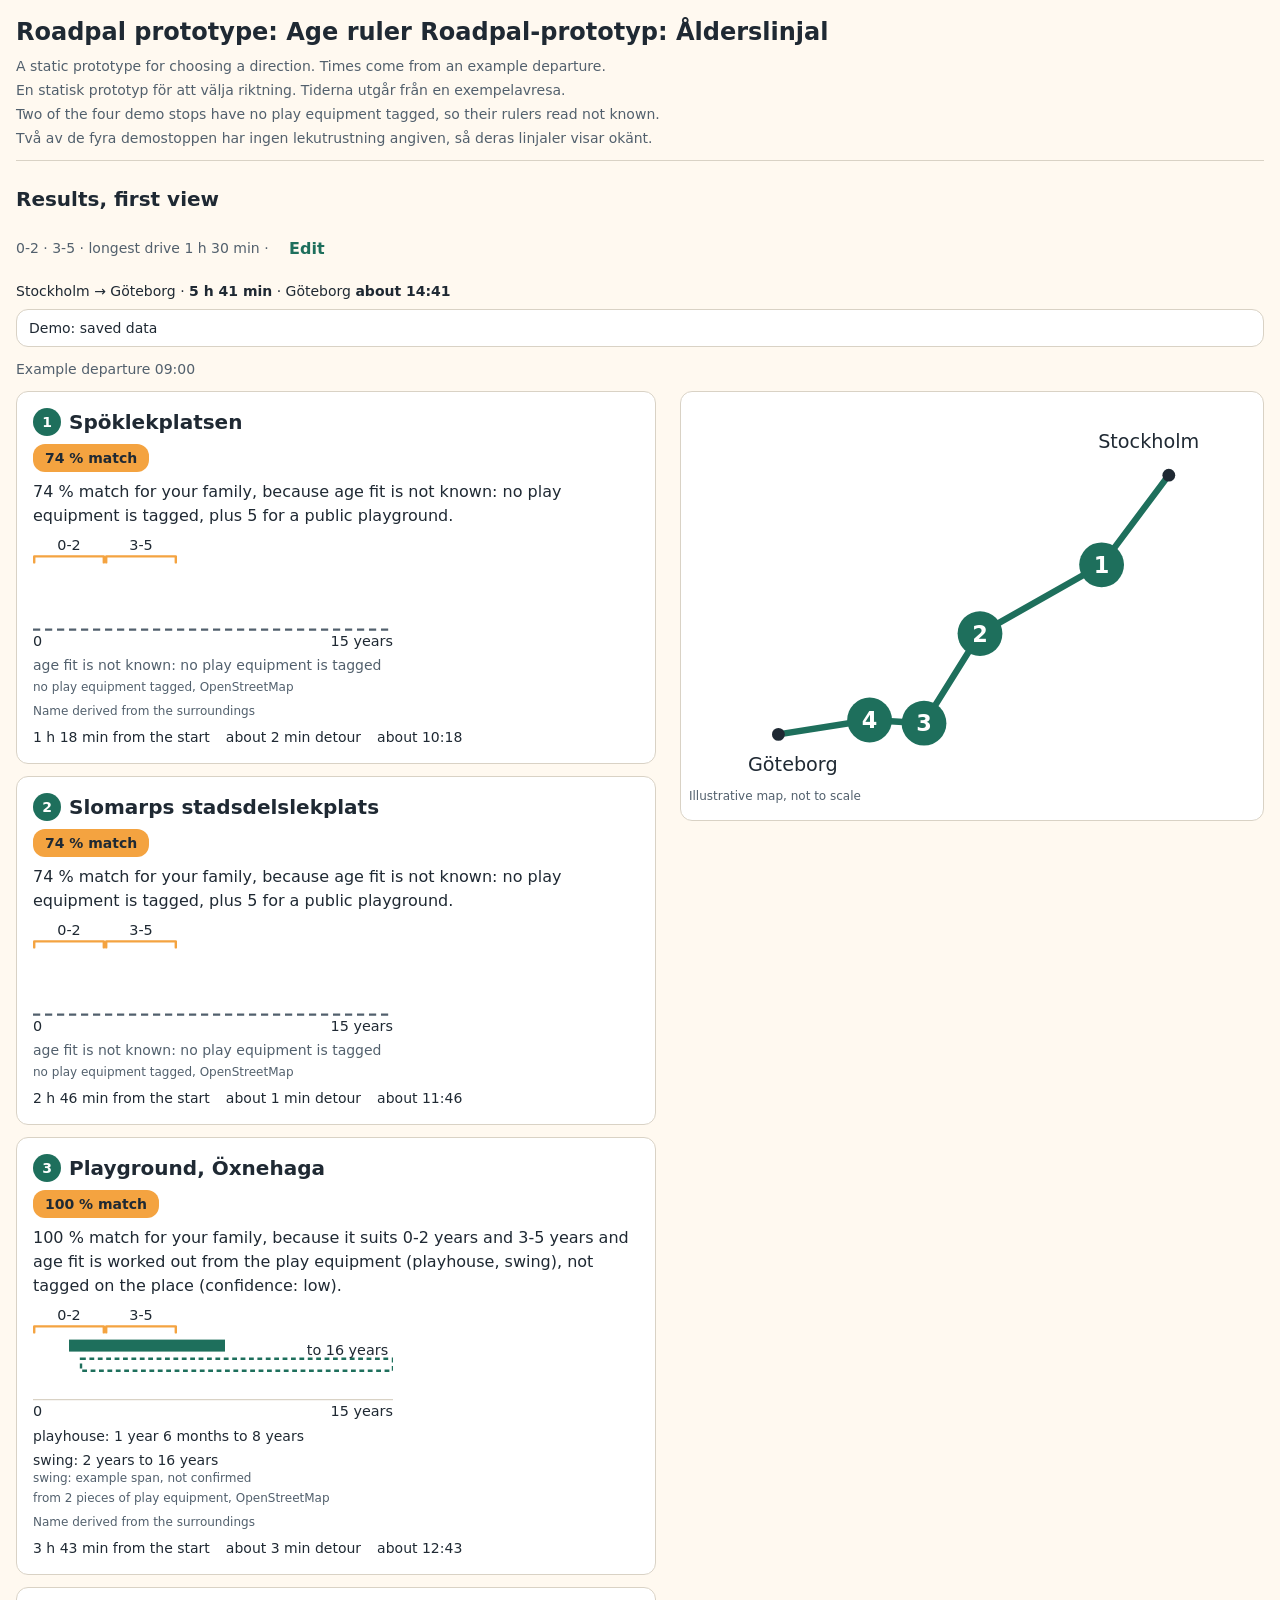
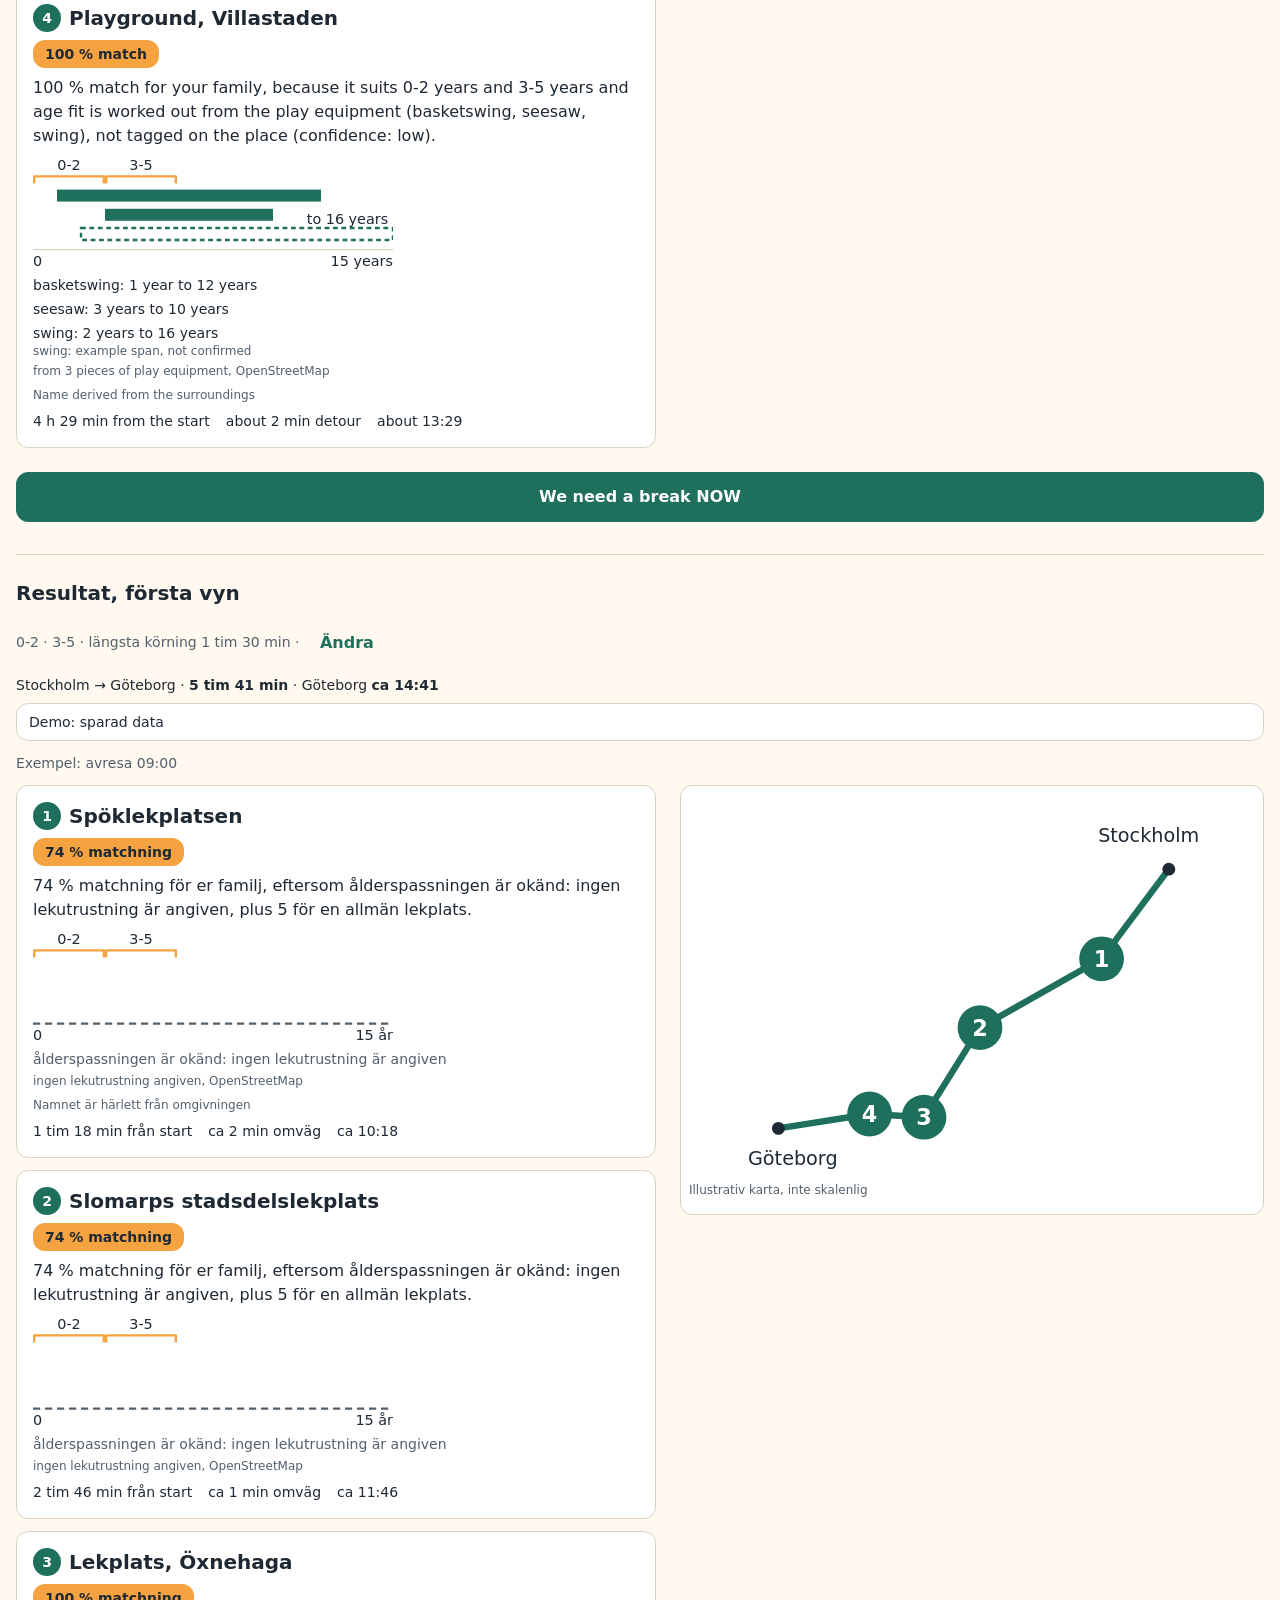
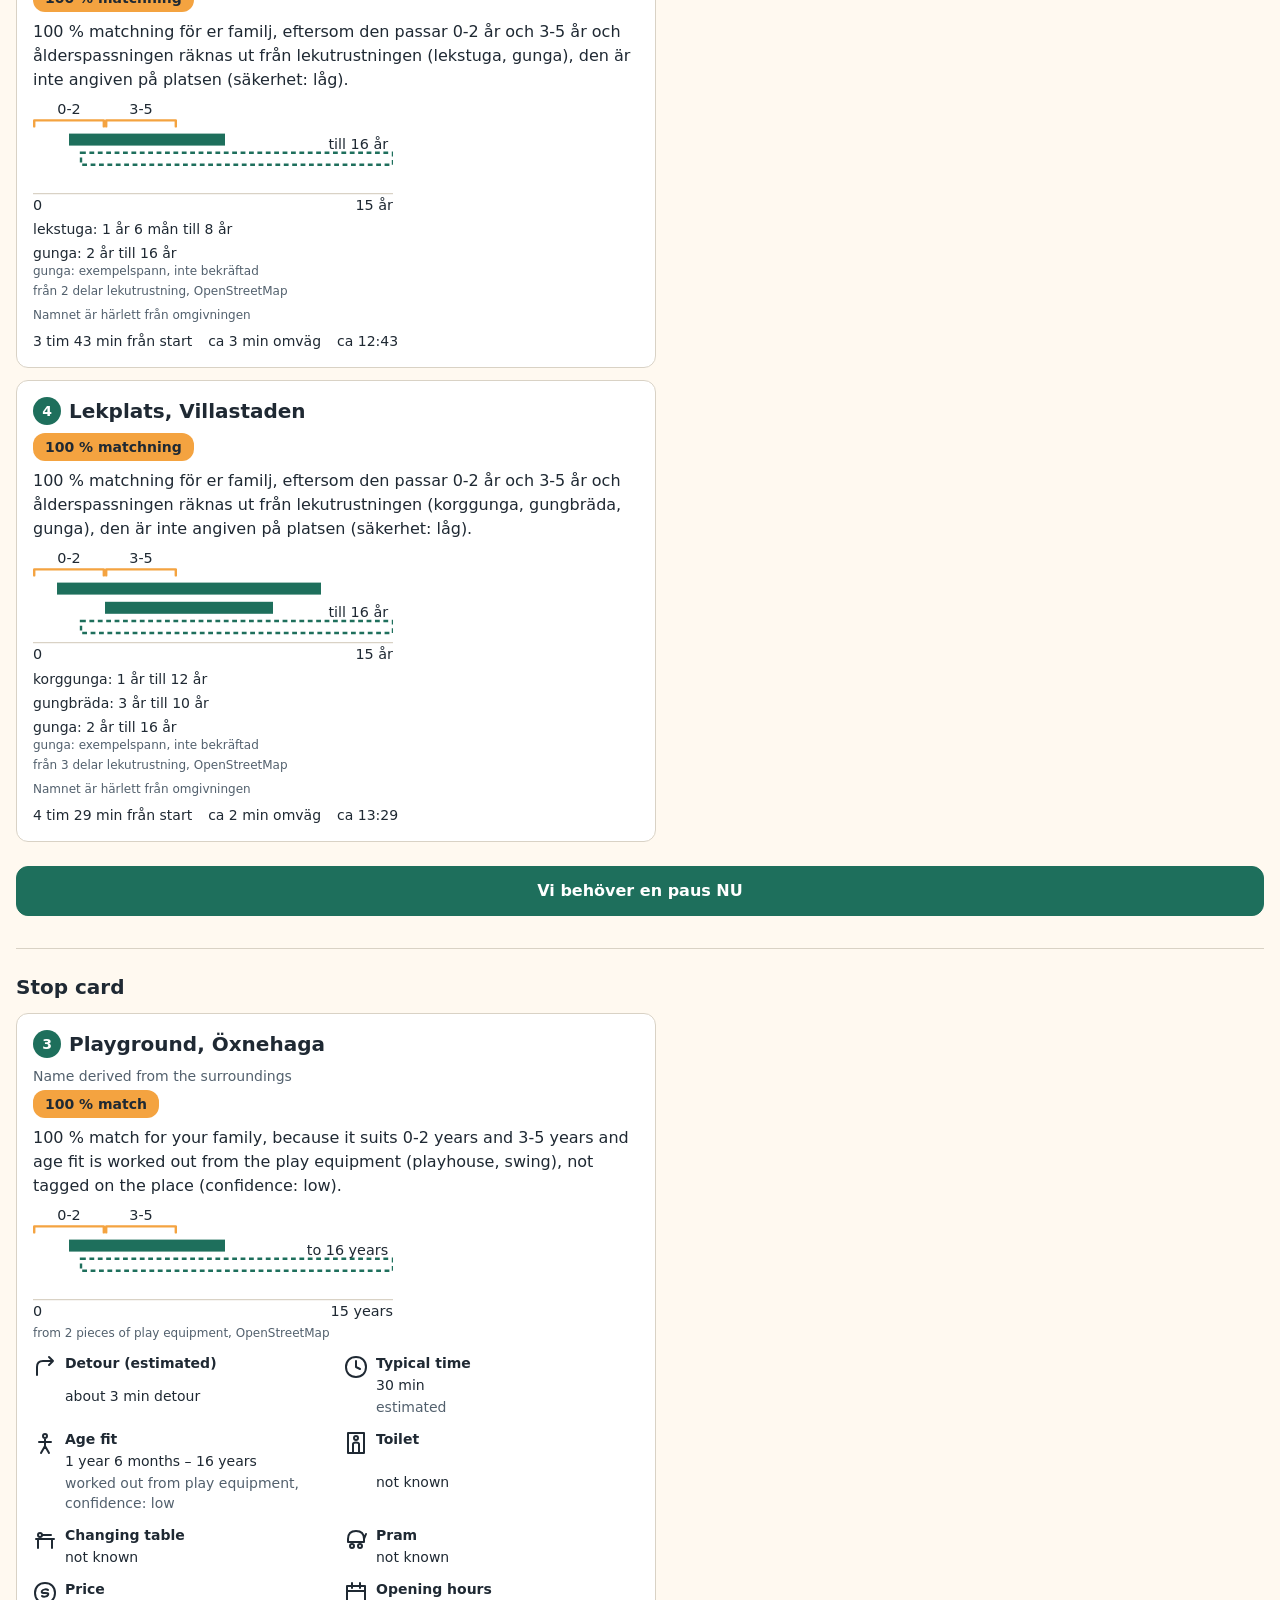
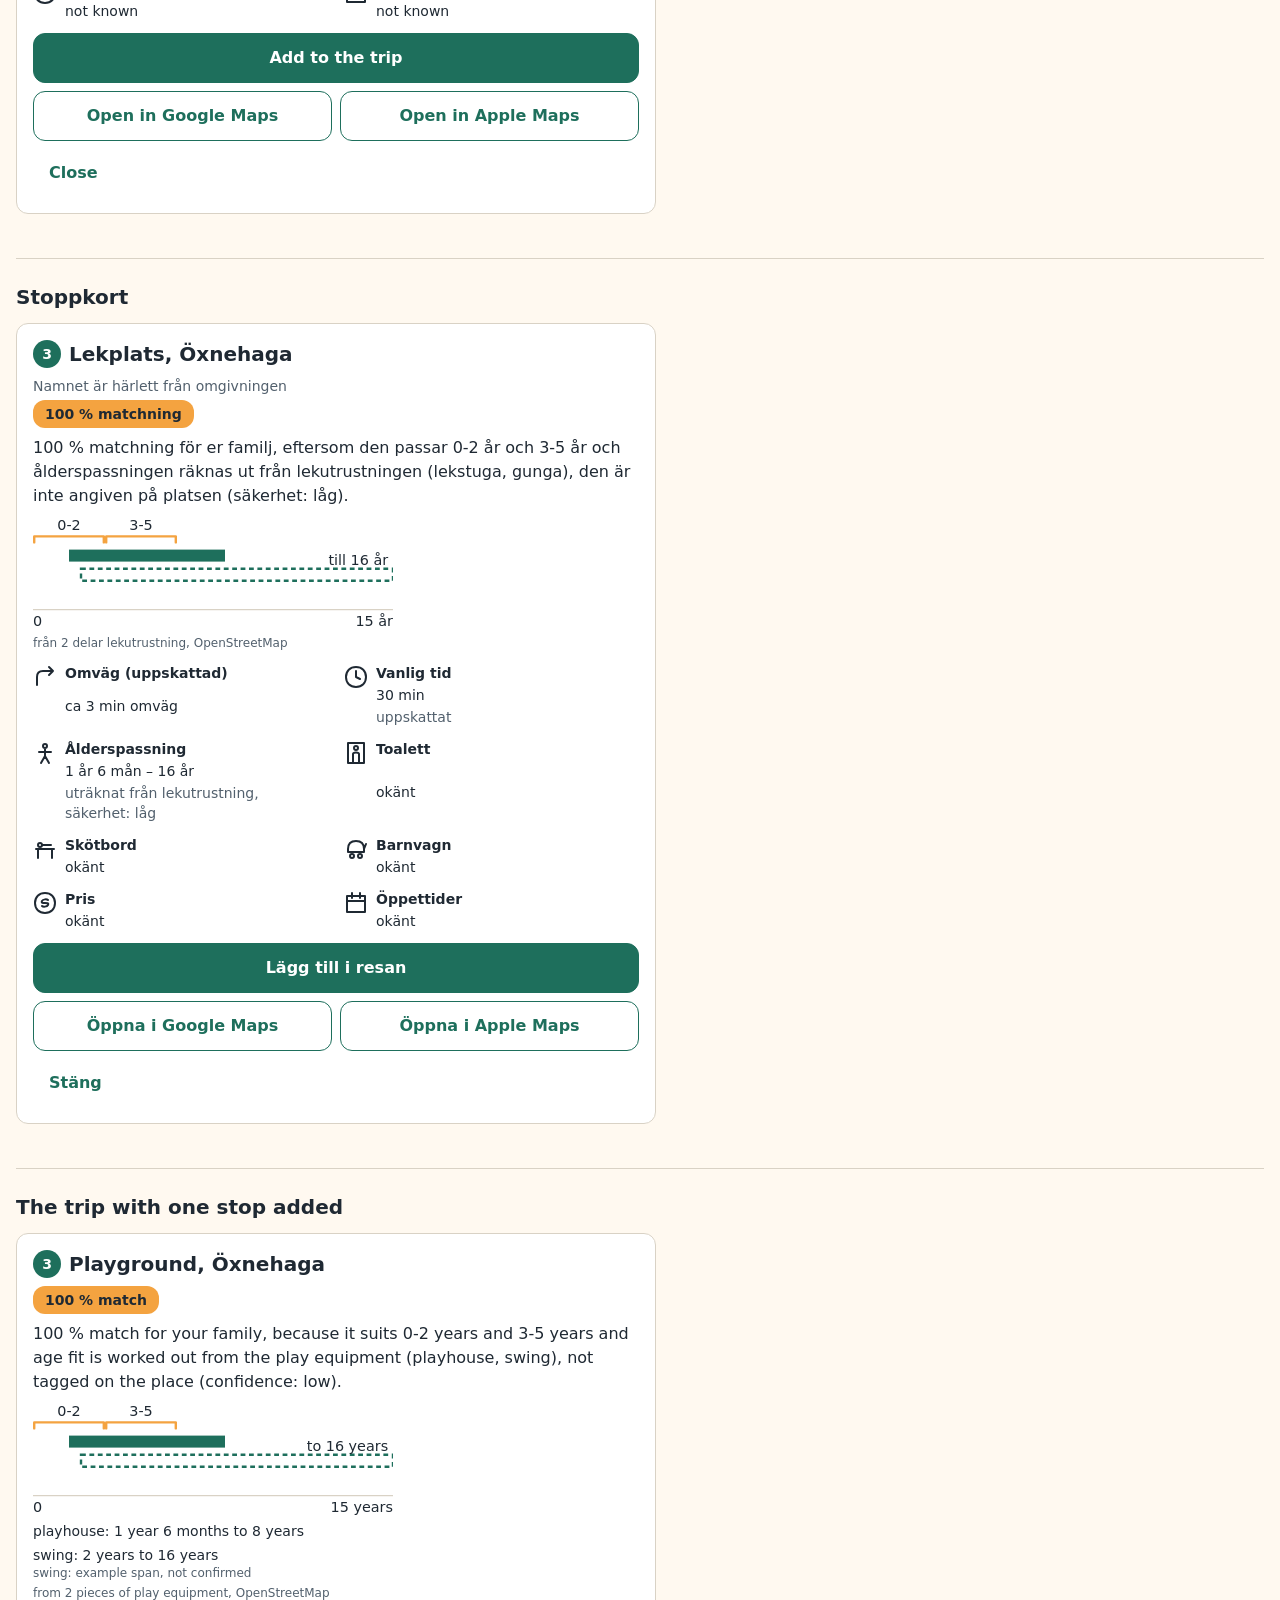
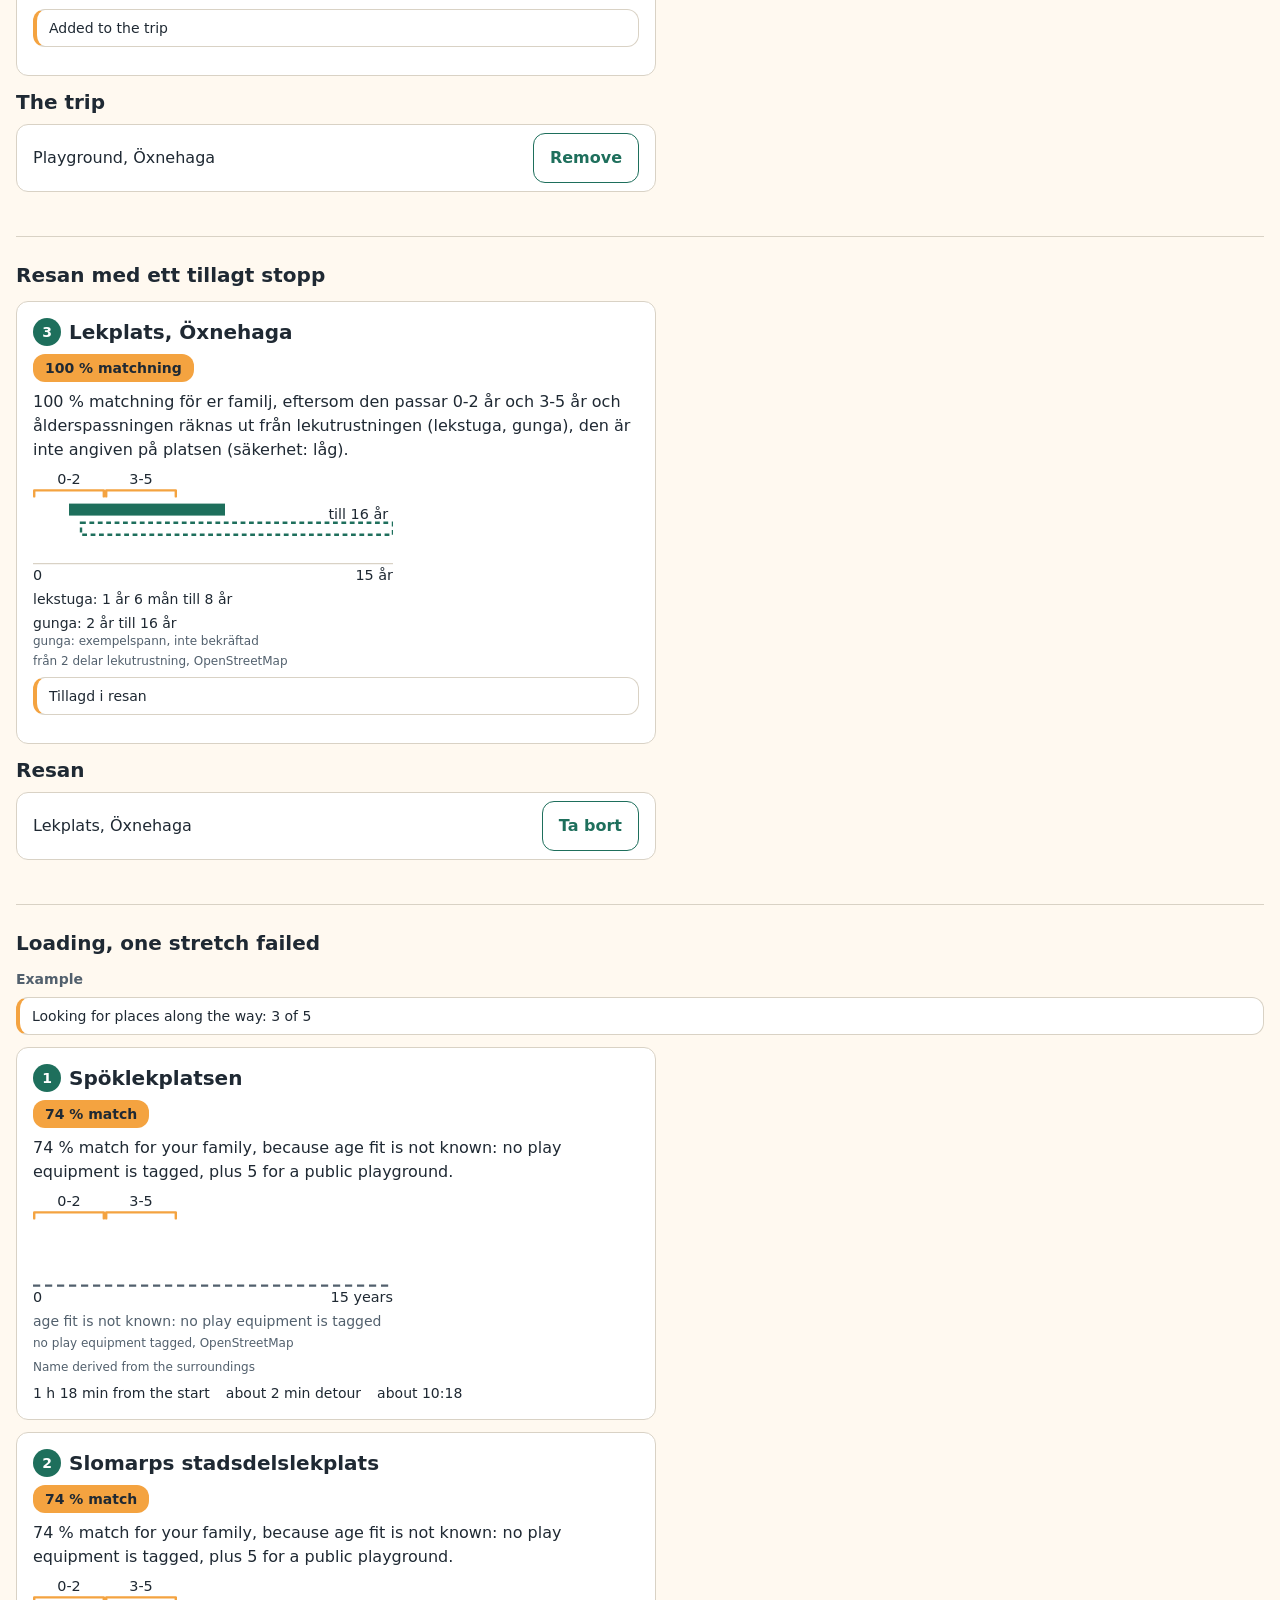
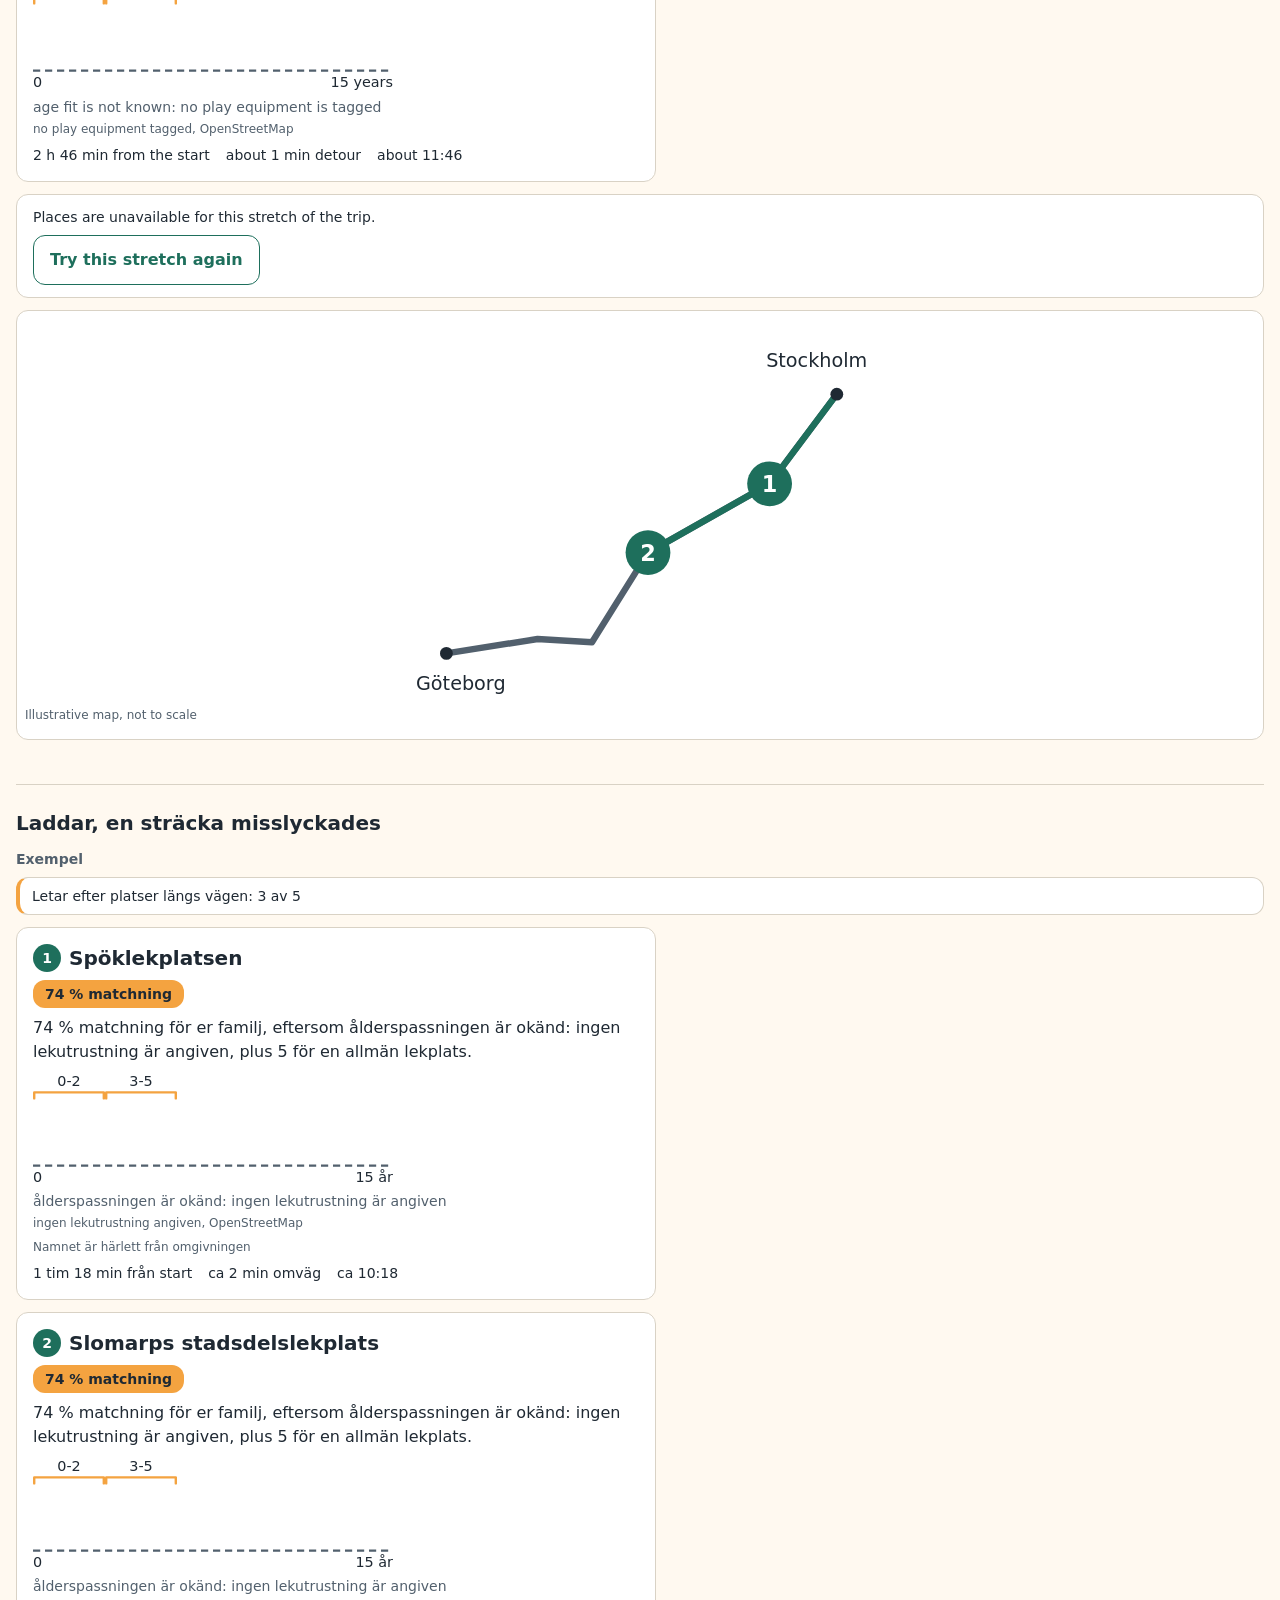
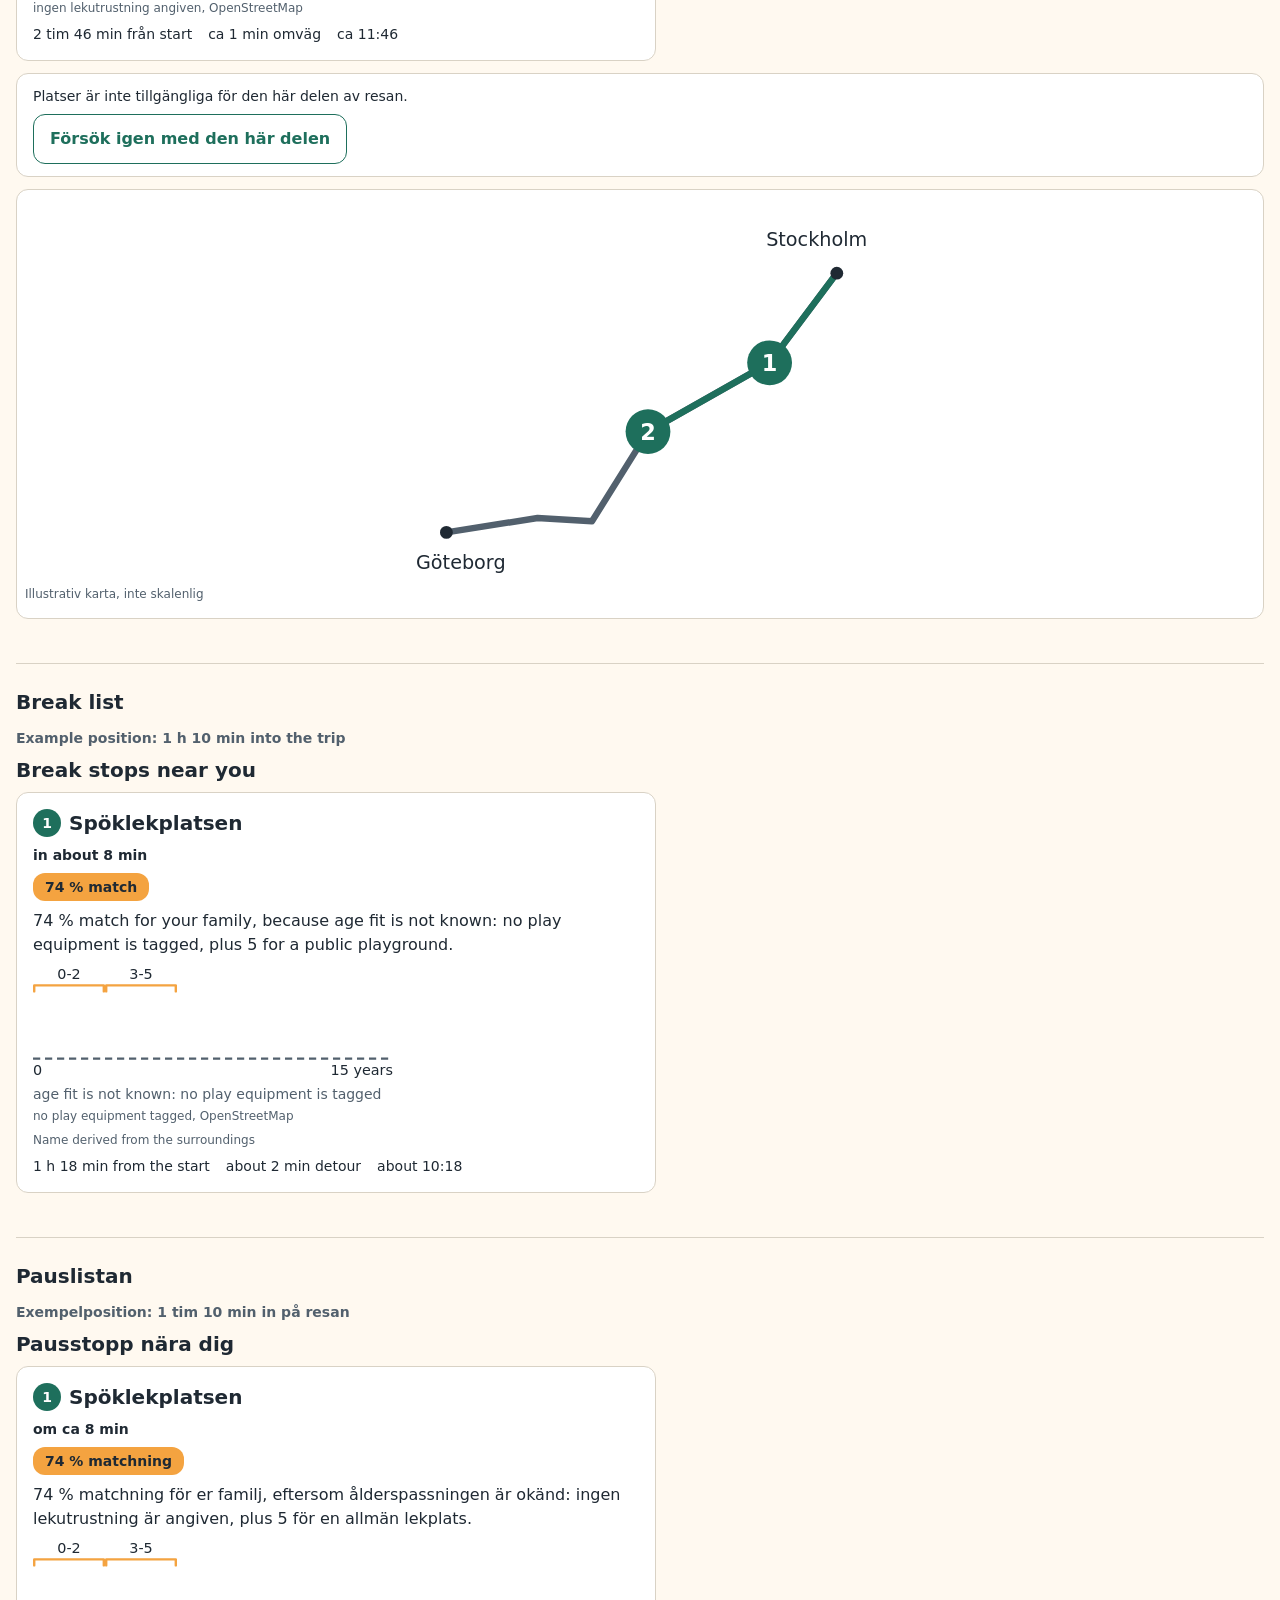
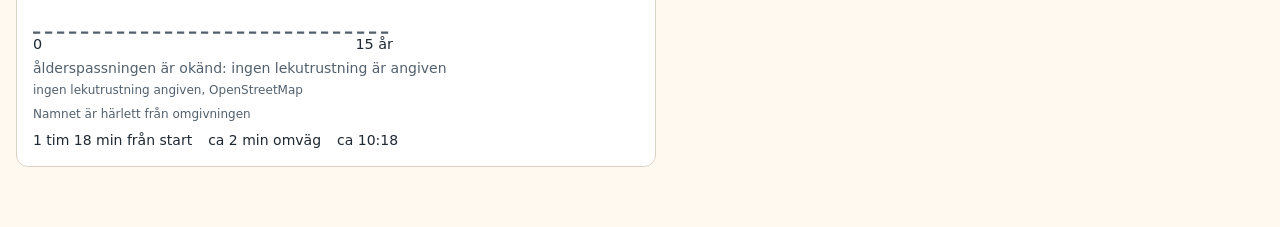
==== commit 3508967b: "Demo of trip-planner 7cad381bbd82 (ci build 2026-11-11T23:10:12+01:00)" ====
--- a/design/age-ruler.html
+++ b/design/age-ruler.html
@@ -230,10 +230,10 @@
 </div>
 
 <article class="stop">
-<h3><span class="num">1</span> Playground, Brandkärr</h3>
-<p class="badge">69 % match</p>
-<p class="explain">69 % match for your family, because age fit is not known: no play equipment is tagged.</p>
-<svg class="ruler" data-stop="way/1371228867" data-fit="unknown" viewBox="0 0 300 96" aria-hidden="true">
+<h3><span class="num">1</span> Spöklekplatsen</h3>
+<p class="badge">74 % match</p>
+<p class="explain">74 % match for your family, because age fit is not known: no play equipment is tagged, plus 5 for a public playground.</p>
+<svg class="ruler" data-stop="node/12699286728" data-fit="unknown" viewBox="0 0 300 96" aria-hidden="true">
 <path data-child="0-36" class="child" d="M1 22 V17 H59 V22"/>
 <path data-child="36-72" class="child" d="M61 22 V17 H119 V22"/>
 <text x="30" y="12" text-anchor="middle">0-2</text>
@@ -245,13 +245,13 @@
 <p class="unknown-label">age fit is not known: no play equipment is tagged</p>
 <p class="caption">no play equipment tagged, OpenStreetMap</p>
 <p class="caption">Name derived from the surroundings</p>
-<ul class="meta"><li>1 h 18 min from the start</li><li>about 1 min detour</li><li>about 10:18</li></ul>
+<ul class="meta"><li>1 h 18 min from the start</li><li>about 2 min detour</li><li>about 10:18</li></ul>
 </article>
 
 <article class="stop">
 <h3><span class="num">2</span> Slomarps stadsdelslekplats</h3>
-<p class="badge">69 % match</p>
-<p class="explain">69 % match for your family, because age fit is not known: no play equipment is tagged.</p>
+<p class="badge">74 % match</p>
+<p class="explain">74 % match for your family, because age fit is not known: no play equipment is tagged, plus 5 for a public playground.</p>
 <svg class="ruler" data-stop="node/13899493178" data-fit="unknown" viewBox="0 0 300 96" aria-hidden="true">
 <path data-child="0-36" class="child" d="M1 22 V17 H59 V22"/>
 <path data-child="36-72" class="child" d="M61 22 V17 H119 V22"/>
@@ -344,10 +344,10 @@
 </div>
 
 <article class="stop">
-<h3><span class="num">1</span> Lekplats, Brandkärr</h3>
-<p class="badge">69 % matchning</p>
-<p class="explain">69 % matchning för er familj, eftersom ålderspassningen är okänd: ingen lekutrustning är angiven.</p>
-<svg class="ruler" data-stop="way/1371228867" data-fit="unknown" viewBox="0 0 300 96" aria-hidden="true">
+<h3><span class="num">1</span> Spöklekplatsen</h3>
+<p class="badge">74 % matchning</p>
+<p class="explain">74 % matchning för er familj, eftersom ålderspassningen är okänd: ingen lekutrustning är angiven, plus 5 för en allmän lekplats.</p>
+<svg class="ruler" data-stop="node/12699286728" data-fit="unknown" viewBox="0 0 300 96" aria-hidden="true">
 <path data-child="0-36" class="child" d="M1 22 V17 H59 V22"/>
 <path data-child="36-72" class="child" d="M61 22 V17 H119 V22"/>
 <text x="30" y="12" text-anchor="middle">0-2</text>
@@ -359,13 +359,13 @@
 <p class="unknown-label">ålderspassningen är okänd: ingen lekutrustning är angiven</p>
 <p class="caption">ingen lekutrustning angiven, OpenStreetMap</p>
 <p class="caption">Namnet är härlett från omgivningen</p>
-<ul class="meta"><li>1 tim 18 min från start</li><li>ca 1 min omväg</li><li>ca 10:18</li></ul>
+<ul class="meta"><li>1 tim 18 min från start</li><li>ca 2 min omväg</li><li>ca 10:18</li></ul>
 </article>
 
 <article class="stop">
 <h3><span class="num">2</span> Slomarps stadsdelslekplats</h3>
-<p class="badge">69 % matchning</p>
-<p class="explain">69 % matchning för er familj, eftersom ålderspassningen är okänd: ingen lekutrustning är angiven.</p>
+<p class="badge">74 % matchning</p>
+<p class="explain">74 % matchning för er familj, eftersom ålderspassningen är okänd: ingen lekutrustning är angiven, plus 5 för en allmän lekplats.</p>
 <svg class="ruler" data-stop="node/13899493178" data-fit="unknown" viewBox="0 0 300 96" aria-hidden="true">
 <path data-child="0-36" class="child" d="M1 22 V17 H59 V22"/>
 <path data-child="36-72" class="child" d="M61 22 V17 H119 V22"/>
@@ -584,10 +584,10 @@
 <p class="marker">Example</p>
 <p class="status" role="status">Looking for places along the way: 3 of 5</p>
 <article class="stop">
-<h3><span class="num">1</span> Playground, Brandkärr</h3>
-<p class="badge">69 % match</p>
-<p class="explain">69 % match for your family, because age fit is not known: no play equipment is tagged.</p>
-<svg class="ruler" data-stop="way/1371228867" data-fit="unknown" viewBox="0 0 300 96" aria-hidden="true">
+<h3><span class="num">1</span> Spöklekplatsen</h3>
+<p class="badge">74 % match</p>
+<p class="explain">74 % match for your family, because age fit is not known: no play equipment is tagged, plus 5 for a public playground.</p>
+<svg class="ruler" data-stop="node/12699286728" data-fit="unknown" viewBox="0 0 300 96" aria-hidden="true">
 <path data-child="0-36" class="child" d="M1 22 V17 H59 V22"/>
 <path data-child="36-72" class="child" d="M61 22 V17 H119 V22"/>
 <text x="30" y="12" text-anchor="middle">0-2</text>
@@ -599,12 +599,12 @@
 <p class="unknown-label">age fit is not known: no play equipment is tagged</p>
 <p class="caption">no play equipment tagged, OpenStreetMap</p>
 <p class="caption">Name derived from the surroundings</p>
-<ul class="meta"><li>1 h 18 min from the start</li><li>about 1 min detour</li><li>about 10:18</li></ul>
+<ul class="meta"><li>1 h 18 min from the start</li><li>about 2 min detour</li><li>about 10:18</li></ul>
 </article>
 <article class="stop">
 <h3><span class="num">2</span> Slomarps stadsdelslekplats</h3>
-<p class="badge">69 % match</p>
-<p class="explain">69 % match for your family, because age fit is not known: no play equipment is tagged.</p>
+<p class="badge">74 % match</p>
+<p class="explain">74 % match for your family, because age fit is not known: no play equipment is tagged, plus 5 for a public playground.</p>
 <svg class="ruler" data-stop="node/13899493178" data-fit="unknown" viewBox="0 0 300 96" aria-hidden="true">
 <path data-child="0-36" class="child" d="M1 22 V17 H59 V22"/>
 <path data-child="36-72" class="child" d="M61 22 V17 H119 V22"/>
@@ -642,10 +642,10 @@
 <p class="marker">Exempel</p>
 <p class="status" role="status">Letar efter platser längs vägen: 3 av 5</p>
 <article class="stop">
-<h3><span class="num">1</span> Lekplats, Brandkärr</h3>
-<p class="badge">69 % matchning</p>
-<p class="explain">69 % matchning för er familj, eftersom ålderspassningen är okänd: ingen lekutrustning är angiven.</p>
-<svg class="ruler" data-stop="way/1371228867" data-fit="unknown" viewBox="0 0 300 96" aria-hidden="true">
+<h3><span class="num">1</span> Spöklekplatsen</h3>
+<p class="badge">74 % matchning</p>
+<p class="explain">74 % matchning för er familj, eftersom ålderspassningen är okänd: ingen lekutrustning är angiven, plus 5 för en allmän lekplats.</p>
+<svg class="ruler" data-stop="node/12699286728" data-fit="unknown" viewBox="0 0 300 96" aria-hidden="true">
 <path data-child="0-36" class="child" d="M1 22 V17 H59 V22"/>
 <path data-child="36-72" class="child" d="M61 22 V17 H119 V22"/>
 <text x="30" y="12" text-anchor="middle">0-2</text>
@@ -657,12 +657,12 @@
 <p class="unknown-label">ålderspassningen är okänd: ingen lekutrustning är angiven</p>
 <p class="caption">ingen lekutrustning angiven, OpenStreetMap</p>
 <p class="caption">Namnet är härlett från omgivningen</p>
-<ul class="meta"><li>1 tim 18 min från start</li><li>ca 1 min omväg</li><li>ca 10:18</li></ul>
+<ul class="meta"><li>1 tim 18 min från start</li><li>ca 2 min omväg</li><li>ca 10:18</li></ul>
 </article>
 <article class="stop">
 <h3><span class="num">2</span> Slomarps stadsdelslekplats</h3>
-<p class="badge">69 % matchning</p>
-<p class="explain">69 % matchning för er familj, eftersom ålderspassningen är okänd: ingen lekutrustning är angiven.</p>
+<p class="badge">74 % matchning</p>
+<p class="explain">74 % matchning för er familj, eftersom ålderspassningen är okänd: ingen lekutrustning är angiven, plus 5 för en allmän lekplats.</p>
 <svg class="ruler" data-stop="node/13899493178" data-fit="unknown" viewBox="0 0 300 96" aria-hidden="true">
 <path data-child="0-36" class="child" d="M1 22 V17 H59 V22"/>
 <path data-child="36-72" class="child" d="M61 22 V17 H119 V22"/>
@@ -700,11 +700,11 @@
 <p class="marker">Example position: 1 h 10 min into the trip</p>
 <h3>Break stops near you</h3>
 <article class="stop">
-<h3><span class="num">1</span> Playground, Brandkärr</h3>
+<h3><span class="num">1</span> Spöklekplatsen</h3>
 <p class="in-time">in about 8 min</p>
-<p class="badge">69 % match</p>
-<p class="explain">69 % match for your family, because age fit is not known: no play equipment is tagged.</p>
-<svg class="ruler" data-stop="way/1371228867" data-fit="unknown" viewBox="0 0 300 96" aria-hidden="true">
+<p class="badge">74 % match</p>
+<p class="explain">74 % match for your family, because age fit is not known: no play equipment is tagged, plus 5 for a public playground.</p>
+<svg class="ruler" data-stop="node/12699286728" data-fit="unknown" viewBox="0 0 300 96" aria-hidden="true">
 <path data-child="0-36" class="child" d="M1 22 V17 H59 V22"/>
 <path data-child="36-72" class="child" d="M61 22 V17 H119 V22"/>
 <text x="30" y="12" text-anchor="middle">0-2</text>
@@ -716,7 +716,7 @@
 <p class="unknown-label">age fit is not known: no play equipment is tagged</p>
 <p class="caption">no play equipment tagged, OpenStreetMap</p>
 <p class="caption">Name derived from the surroundings</p>
-<ul class="meta"><li>1 h 18 min from the start</li><li>about 1 min detour</li><li>about 10:18</li></ul>
+<ul class="meta"><li>1 h 18 min from the start</li><li>about 2 min detour</li><li>about 10:18</li></ul>
 </article>
 </section>
 
@@ -725,11 +725,11 @@
 <p class="marker">Exempelposition: 1 tim 10 min in på resan</p>
 <h3>Pausstopp nära dig</h3>
 <article class="stop">
-<h3><span class="num">1</span> Lekplats, Brandkärr</h3>
+<h3><span class="num">1</span> Spöklekplatsen</h3>
 <p class="in-time">om ca 8 min</p>
-<p class="badge">69 % matchning</p>
-<p class="explain">69 % matchning för er familj, eftersom ålderspassningen är okänd: ingen lekutrustning är angiven.</p>
-<svg class="ruler" data-stop="way/1371228867" data-fit="unknown" viewBox="0 0 300 96" aria-hidden="true">
+<p class="badge">74 % matchning</p>
+<p class="explain">74 % matchning för er familj, eftersom ålderspassningen är okänd: ingen lekutrustning är angiven, plus 5 för en allmän lekplats.</p>
+<svg class="ruler" data-stop="node/12699286728" data-fit="unknown" viewBox="0 0 300 96" aria-hidden="true">
 <path data-child="0-36" class="child" d="M1 22 V17 H59 V22"/>
 <path data-child="36-72" class="child" d="M61 22 V17 H119 V22"/>
 <text x="30" y="12" text-anchor="middle">0-2</text>
@@ -741,7 +741,7 @@
 <p class="unknown-label">ålderspassningen är okänd: ingen lekutrustning är angiven</p>
 <p class="caption">ingen lekutrustning angiven, OpenStreetMap</p>
 <p class="caption">Namnet är härlett från omgivningen</p>
-<ul class="meta"><li>1 tim 18 min från start</li><li>ca 1 min omväg</li><li>ca 10:18</li></ul>
+<ul class="meta"><li>1 tim 18 min från start</li><li>ca 2 min omväg</li><li>ca 10:18</li></ul>
 </article>
 </section>
 </main>
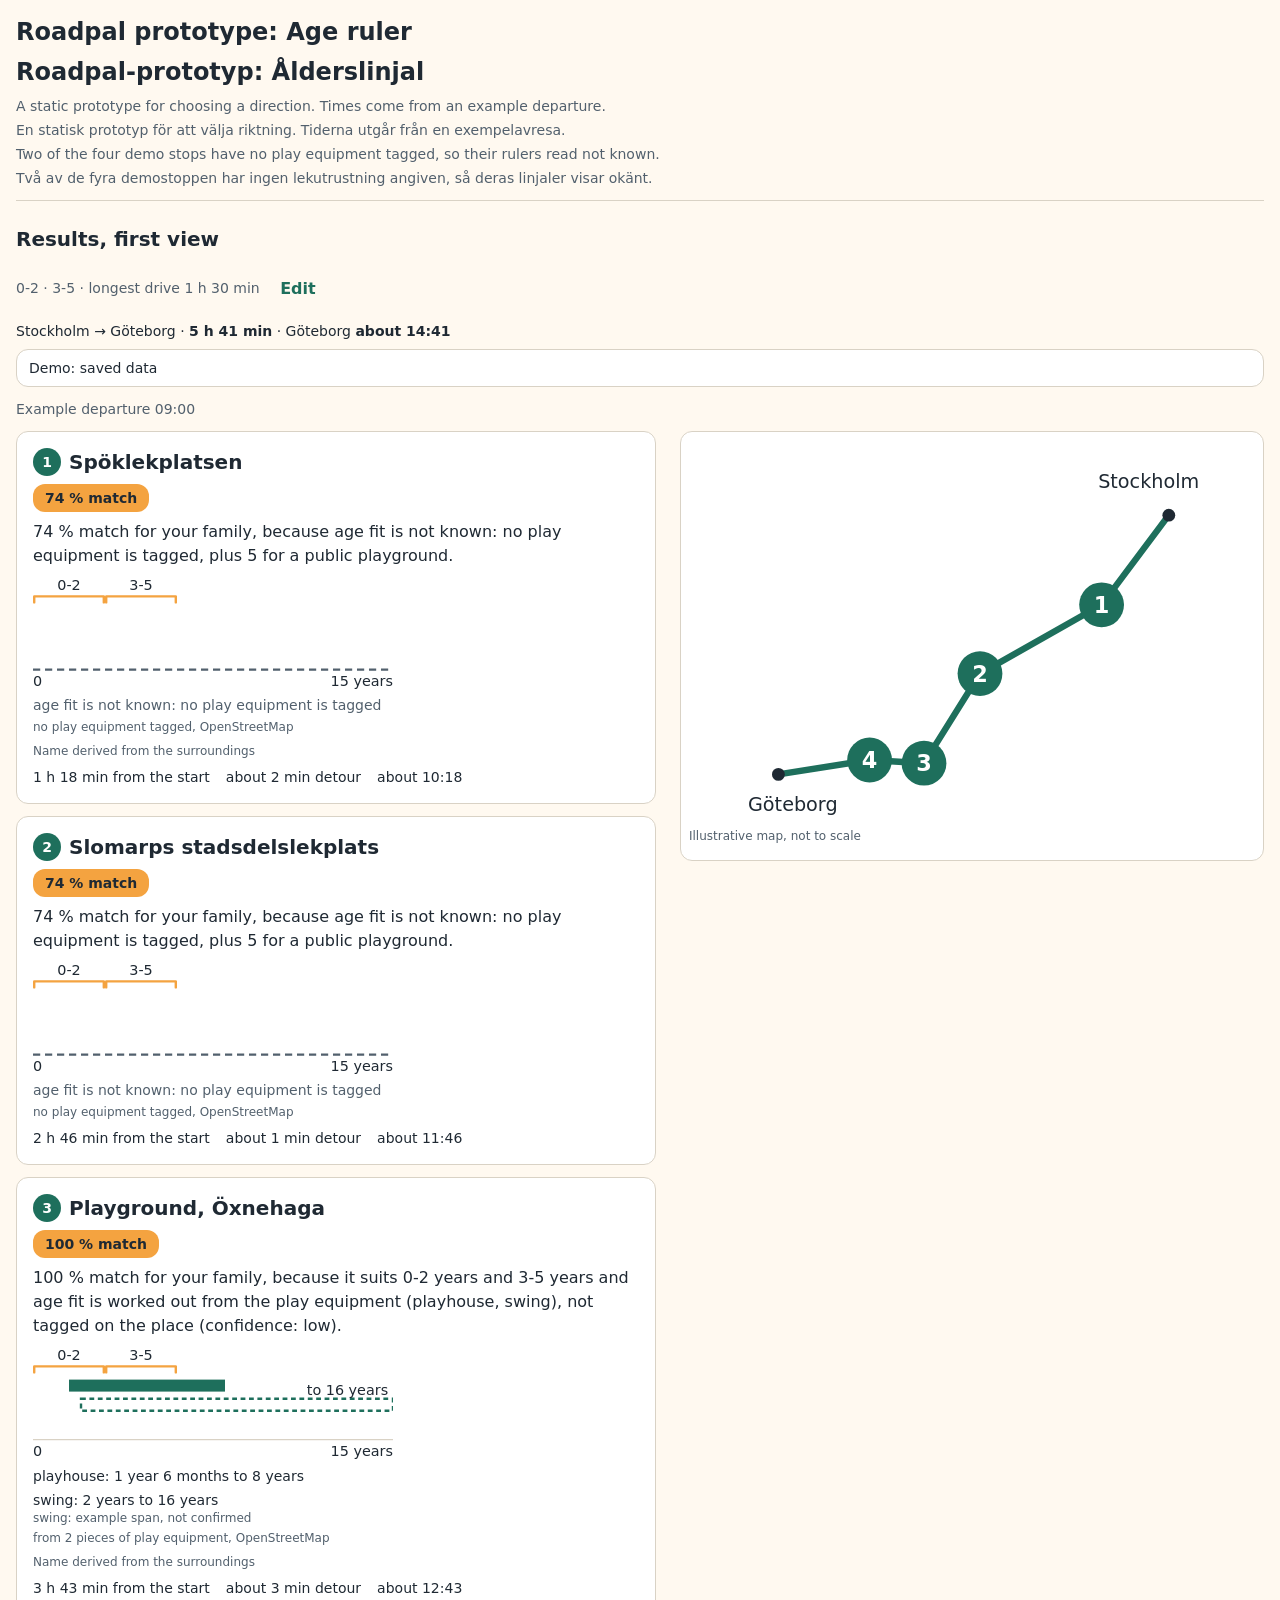
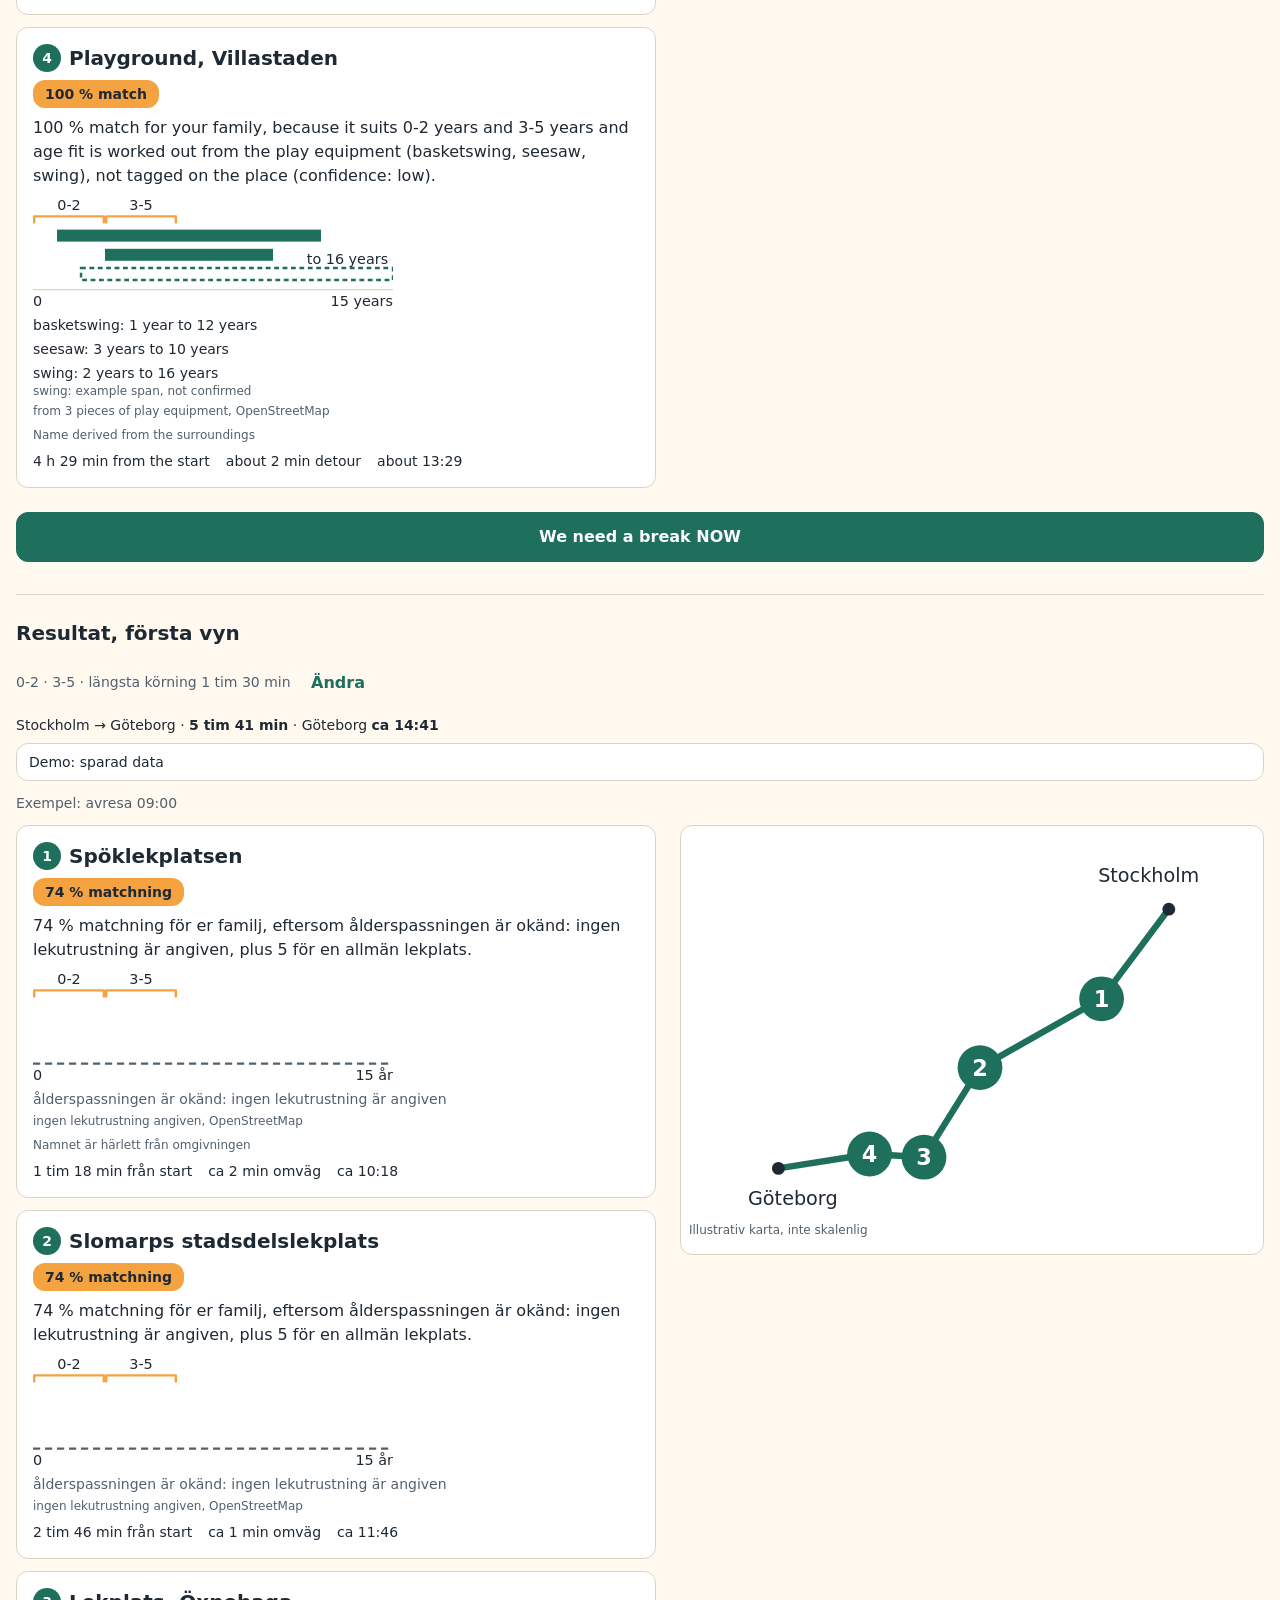
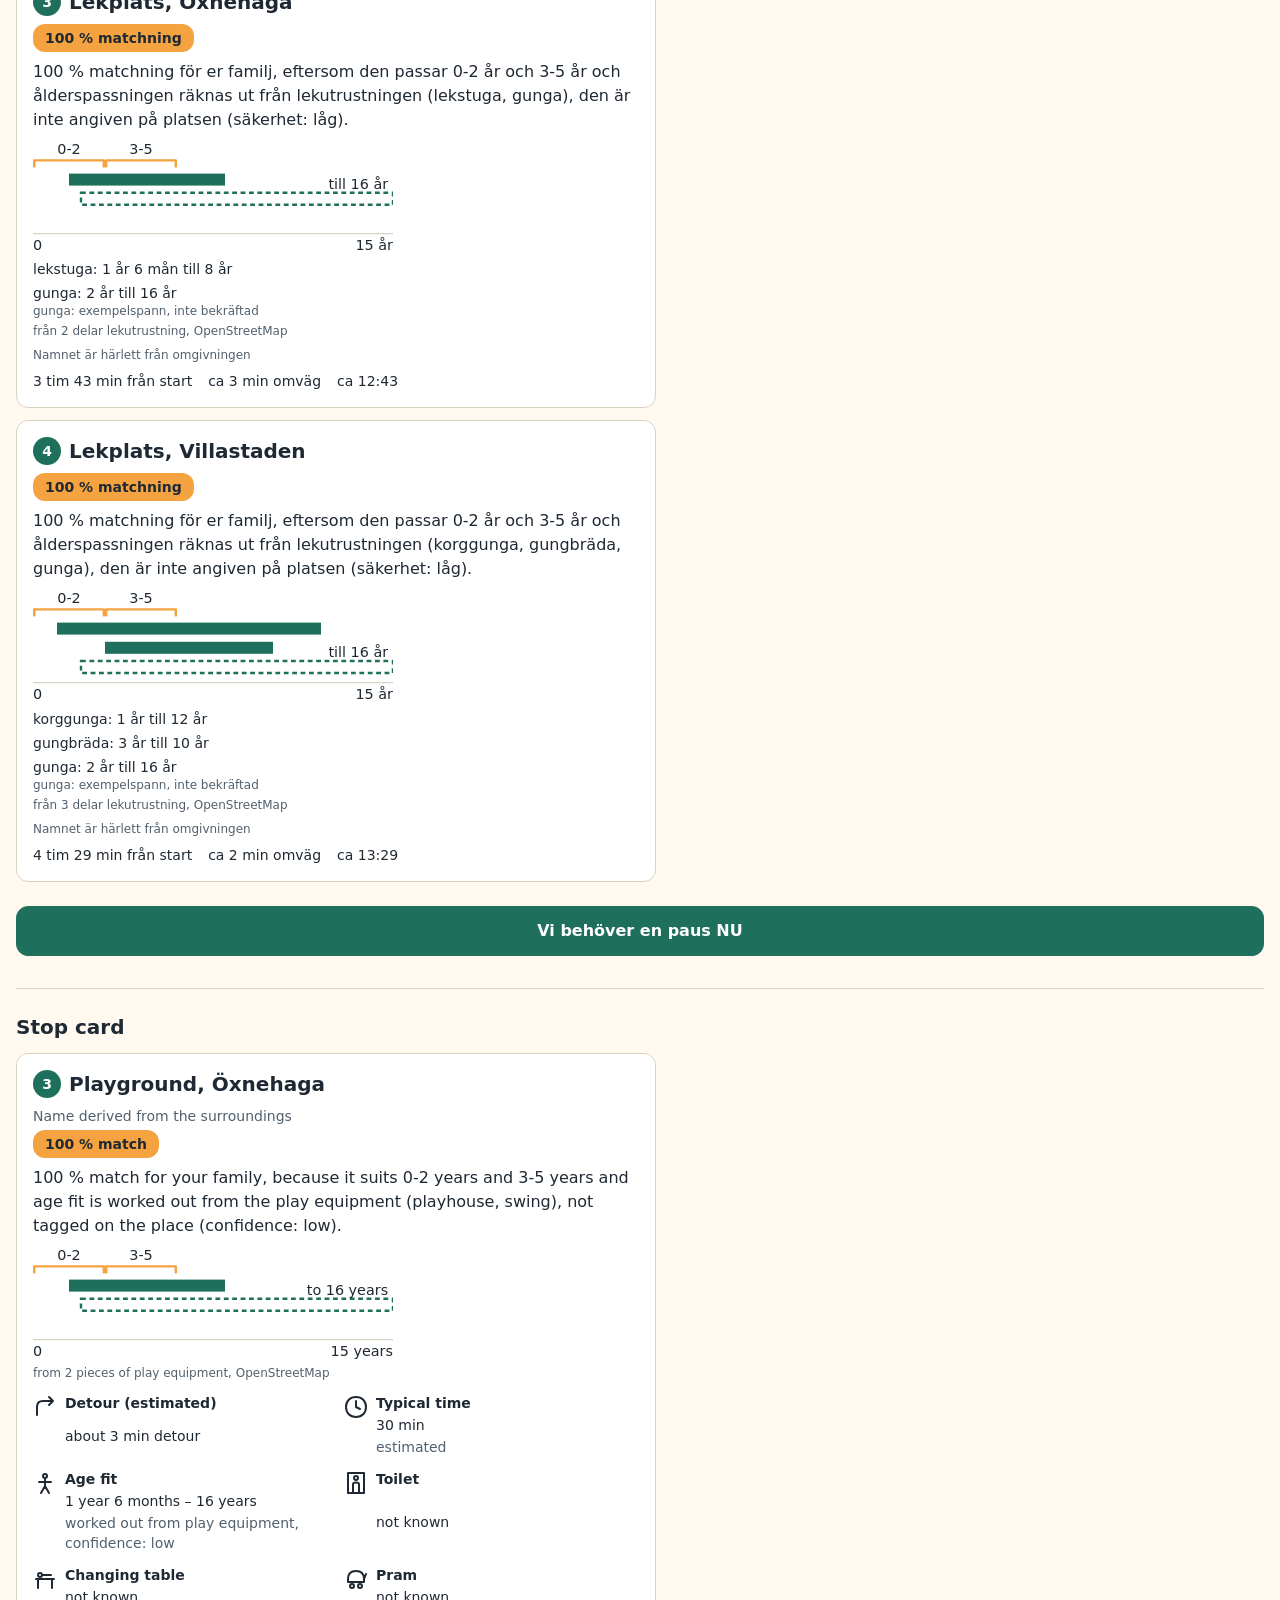
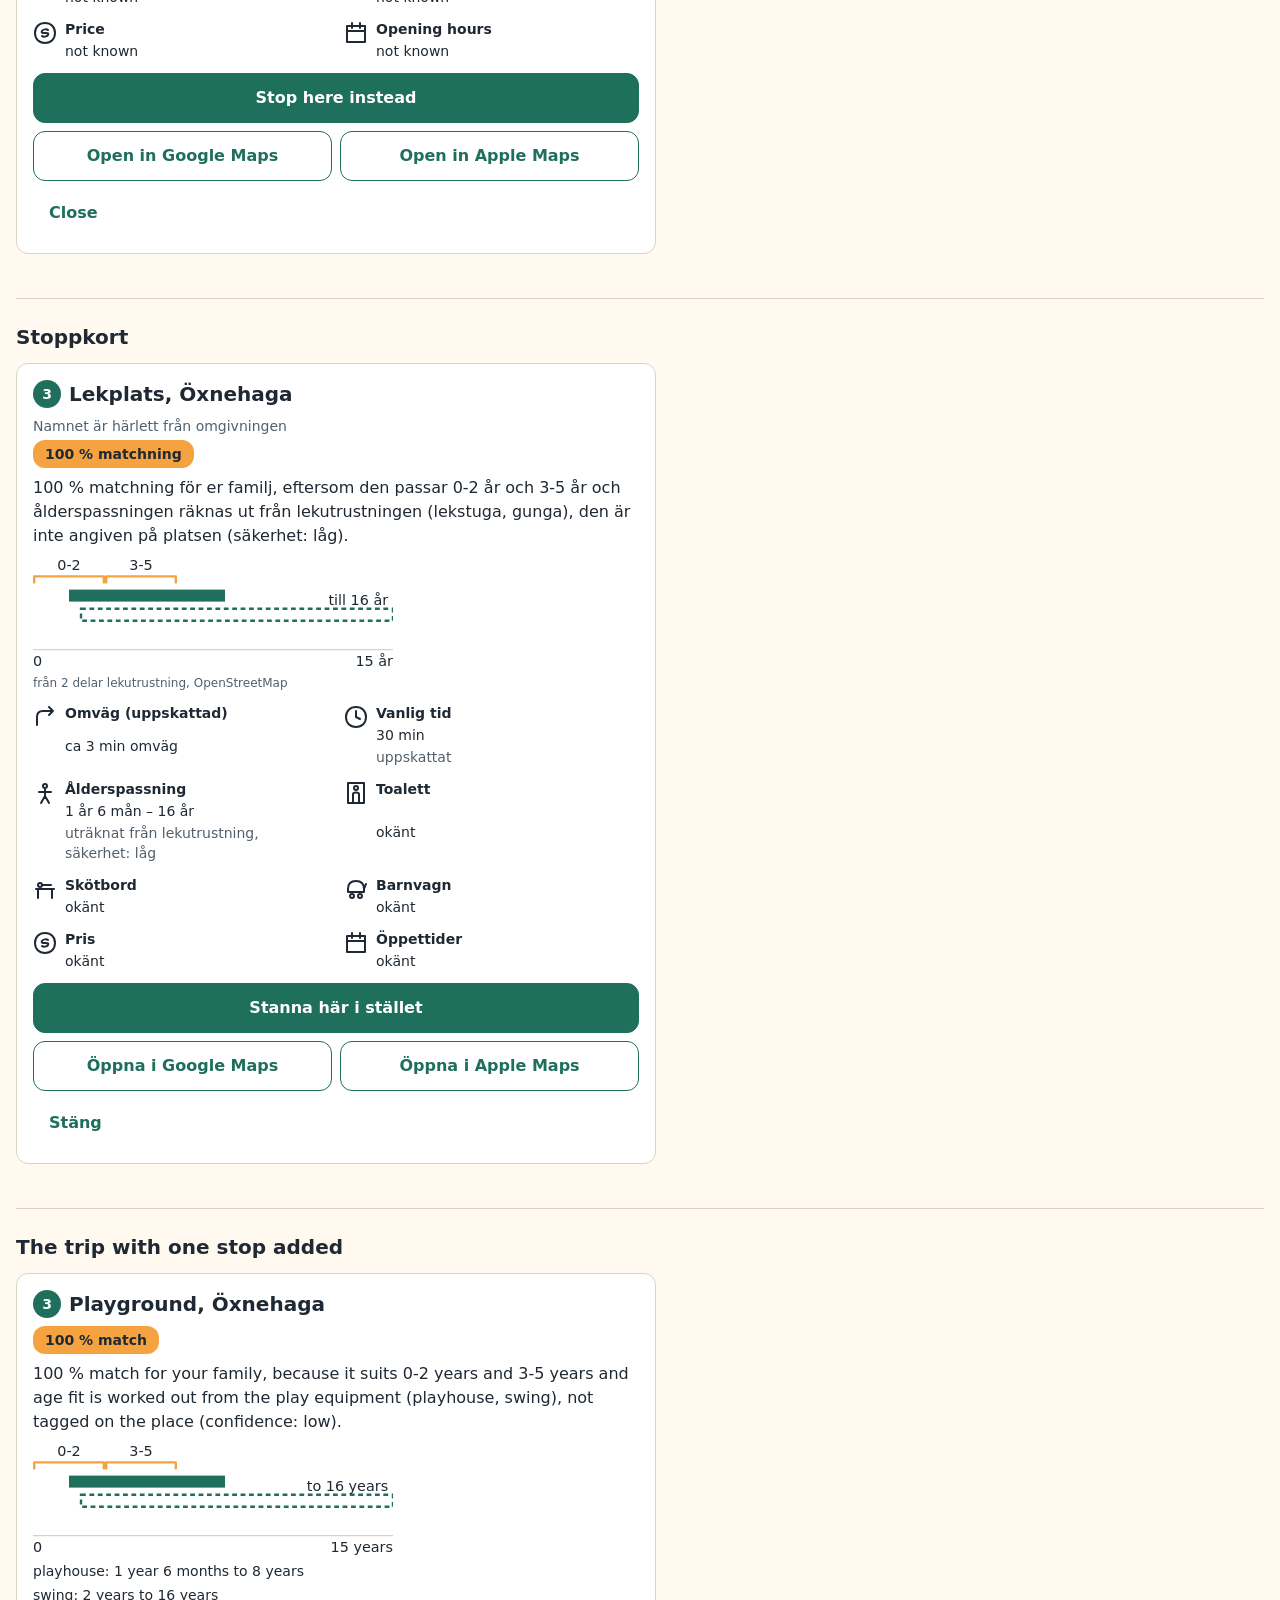
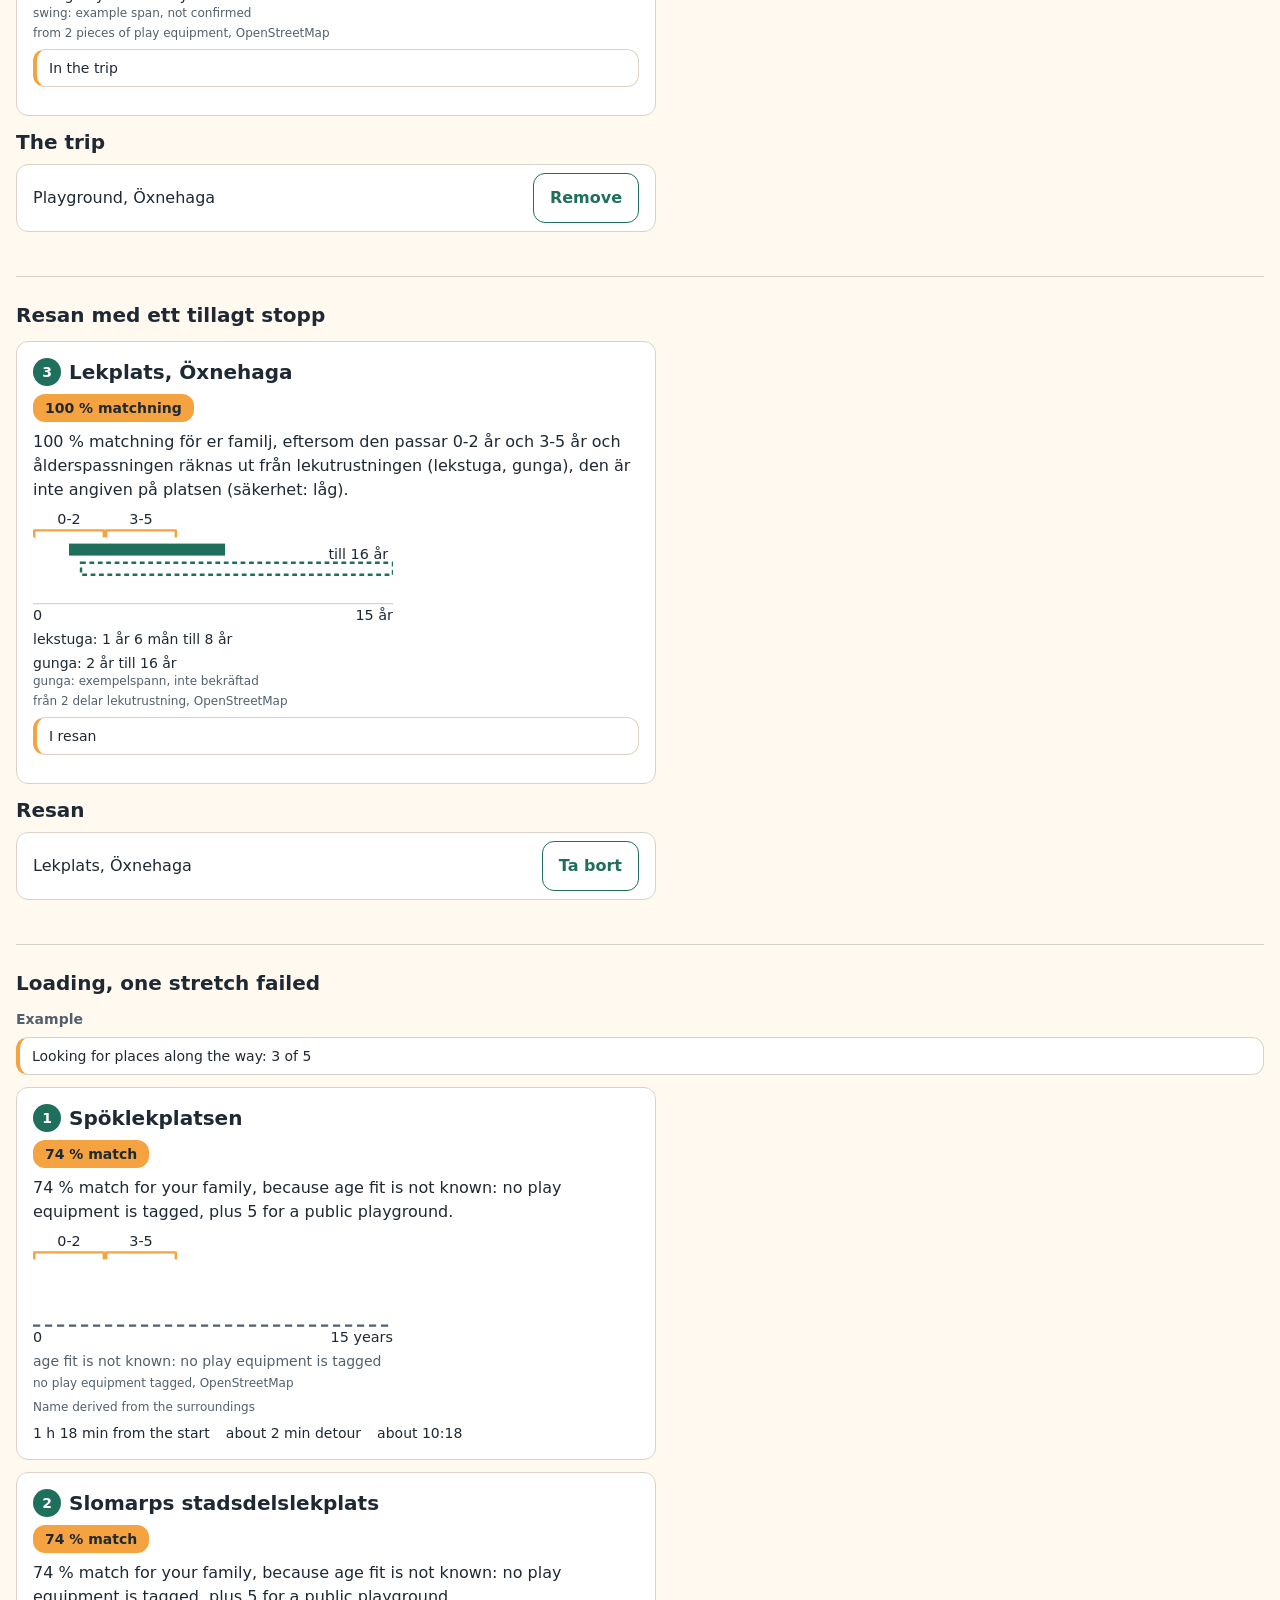
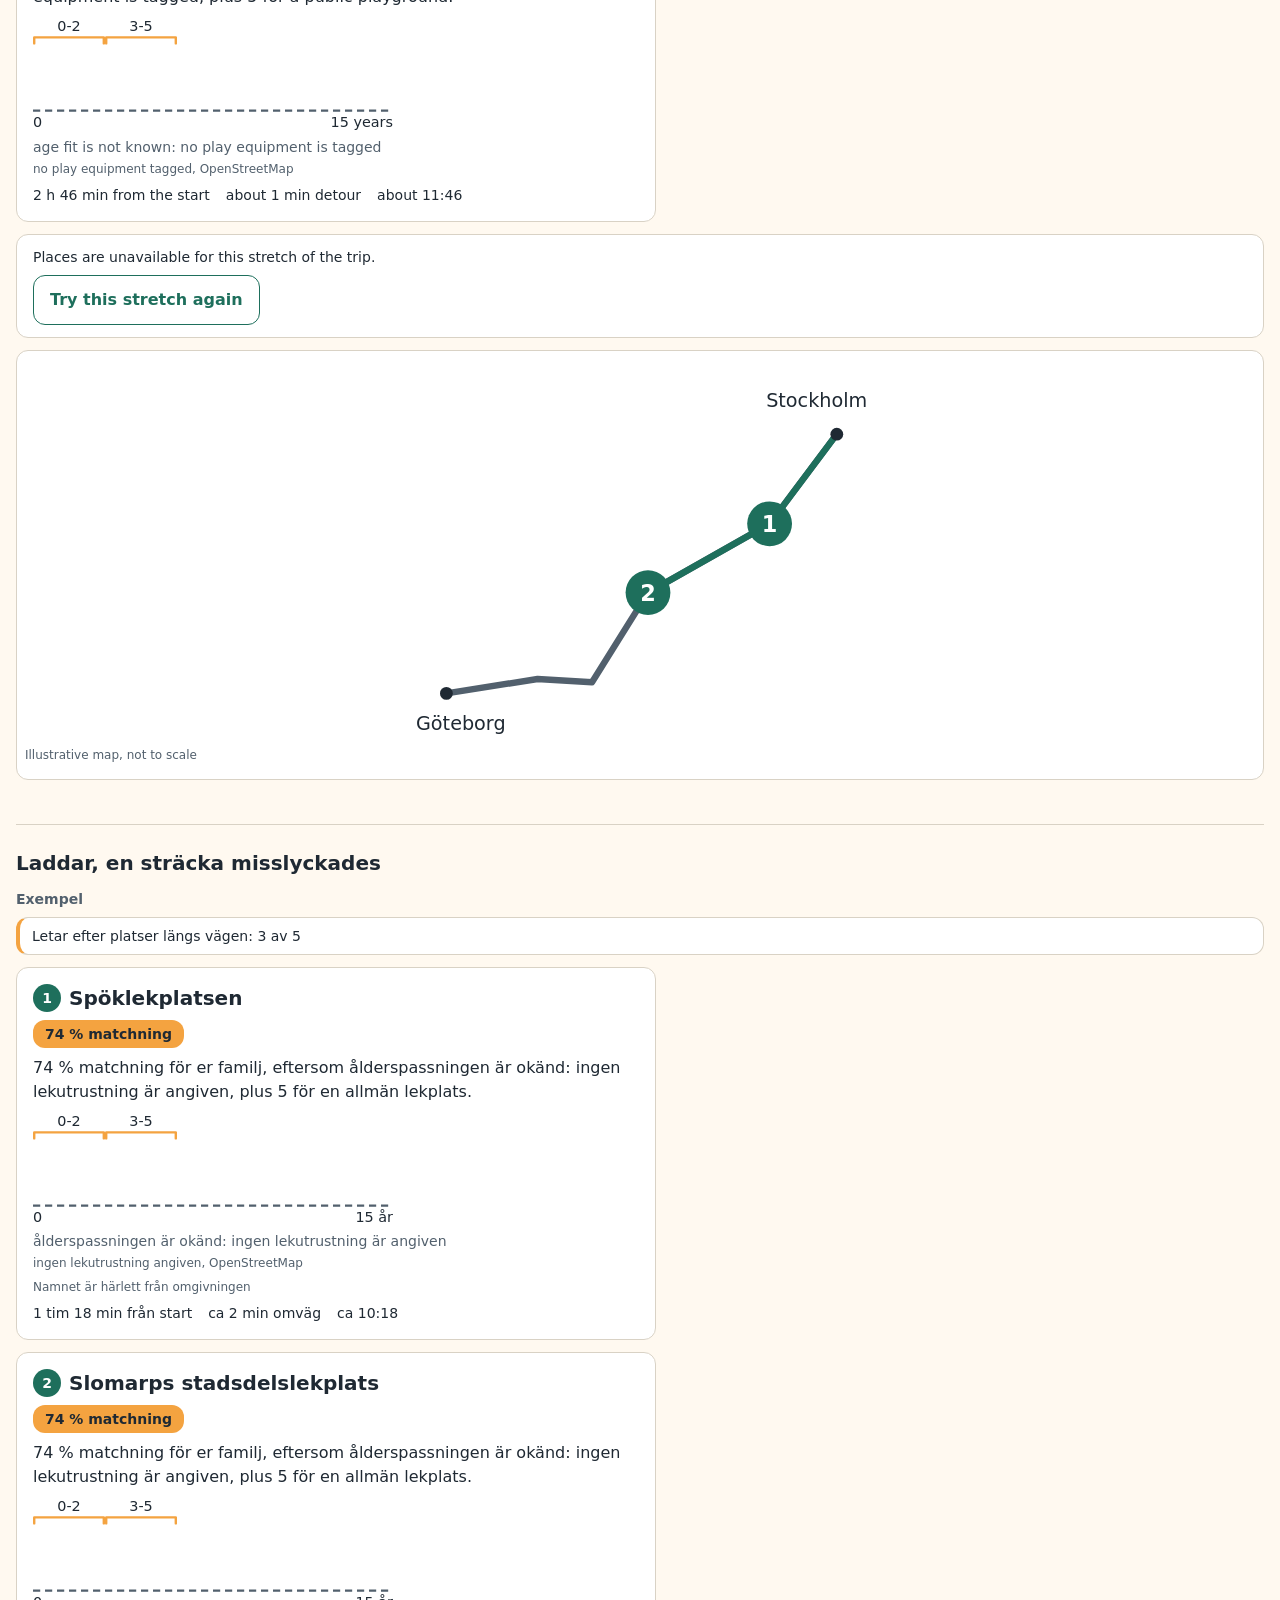
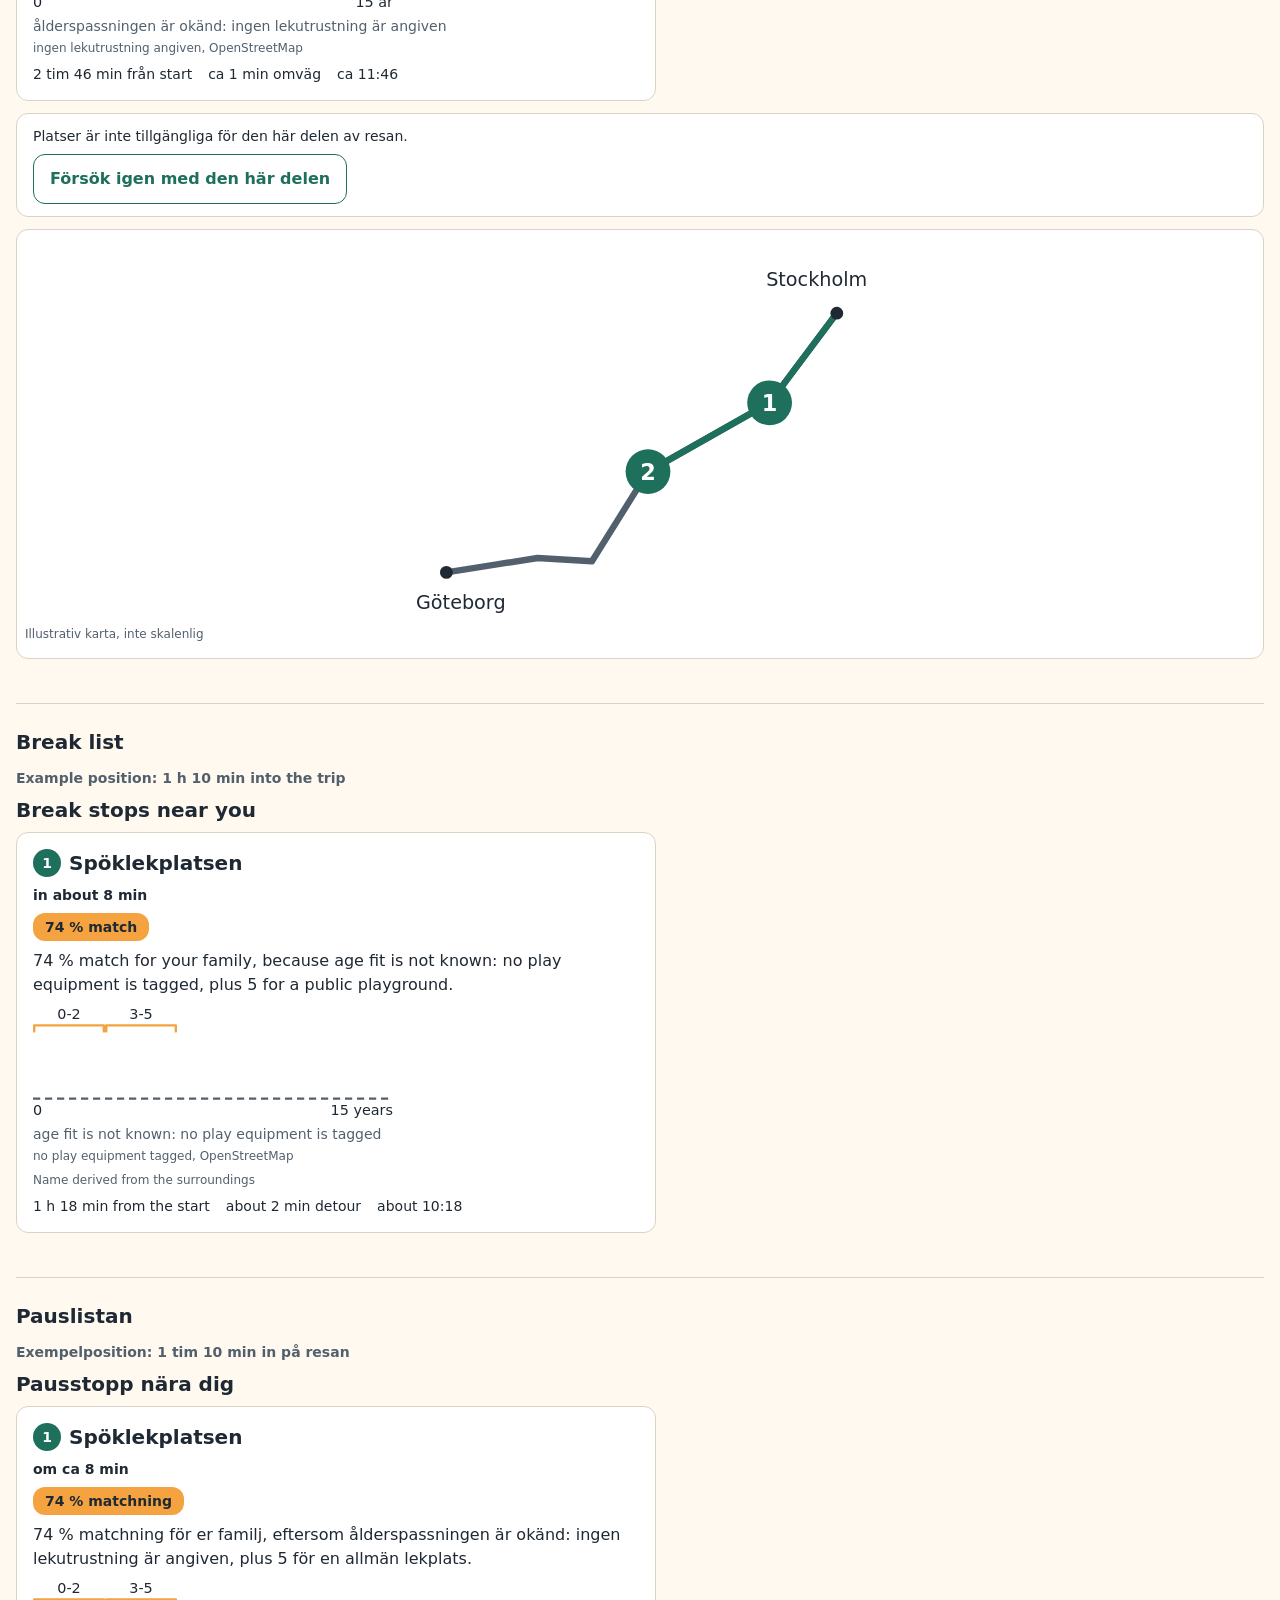
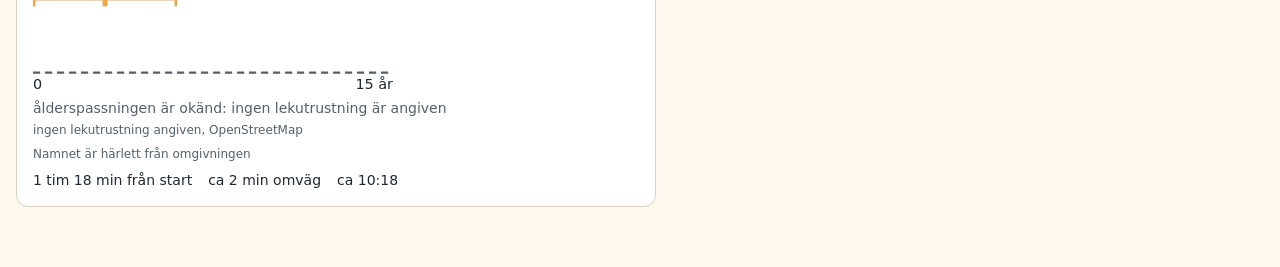
==== commit 16bb3313: "Demo of trip-planner 45d151457281 (ci build 2026-11-13T16:30:49+01:00)" ====
--- a/design/age-ruler.html
+++ b/design/age-ruler.html
@@ -200,7 +200,8 @@
 <body>
 <main class="prototype">
 <header class="intro">
-<h1><span lang="en">Roadpal prototype: Age ruler</span> <span lang="sv">Roadpal-prototyp: Ålderslinjal</span></h1>
+<h1><span lang="en">Roadpal prototype: Age ruler</span></h1>
+<h1><span lang="sv">Roadpal-prototyp: Ålderslinjal</span></h1>
 <p lang="en">A static prototype for choosing a direction. Times come from an example departure.</p>
 <p lang="sv">En statisk prototyp för att välja riktning. Tiderna utgår från en exempelavresa.</p>
 <p lang="en">Two of the four demo stops have no play equipment tagged, so their rulers read not known.</p>
@@ -209,7 +210,7 @@
 
 <section lang="en" data-section="first-view">
 <h2>Results, first view</h2>
-<p class="strip">0-2 · 3-5 · longest drive 1 h 30 min · <button type="button" class="link">Edit</button></p>
+<p class="strip">0-2 · 3-5 · longest drive 1 h 30 min <button type="button" class="link">Edit</button></p>
 <p class="summary">Stockholm → Göteborg · <span>5 h 41 min</span> · Göteborg <span>about 14:41</span></p>
 <p class="notice">Demo: saved data</p>
 <p class="example">Example departure 09:00</p>
@@ -323,7 +324,7 @@
 
 <section lang="sv" data-section="first-view">
 <h2>Resultat, första vyn</h2>
-<p class="strip">0-2 · 3-5 · längsta körning 1 tim 30 min · <button type="button" class="link">Ändra</button></p>
+<p class="strip">0-2 · 3-5 · längsta körning 1 tim 30 min <button type="button" class="link">Ändra</button></p>
 <p class="summary">Stockholm → Göteborg · <span>5 tim 41 min</span> · Göteborg <span>ca 14:41</span></p>
 <p class="notice">Demo: sparad data</p>
 <p class="example">Exempel: avresa 09:00</p>
@@ -466,7 +467,7 @@
 <li><svg viewBox="0 0 24 24" width="24" height="24" fill="none" stroke="currentColor" stroke-width="2" stroke-linecap="round" stroke-linejoin="round" aria-hidden="true"><path d="M3 5 H21 V21 H3 Z M3 10 H21 M8 2 V7 M16 2 V7"/></svg><span class="label">Opening hours</span><span class="value">not known</span></li>
 </ul>
 <div class="actions">
-<button type="button" class="primary">Add to the trip</button>
+<button type="button" class="primary">Stop here instead</button>
 <div class="map-links">
 <button type="button" class="secondary">Open in Google Maps</button>
 <button type="button" class="secondary">Open in Apple Maps</button>
@@ -507,7 +508,7 @@
 <li><svg viewBox="0 0 24 24" width="24" height="24" fill="none" stroke="currentColor" stroke-width="2" stroke-linecap="round" stroke-linejoin="round" aria-hidden="true"><path d="M3 5 H21 V21 H3 Z M3 10 H21 M8 2 V7 M16 2 V7"/></svg><span class="label">Öppettider</span><span class="value">okänt</span></li>
 </ul>
 <div class="actions">
-<button type="button" class="primary">Lägg till i resan</button>
+<button type="button" class="primary">Stanna här i stället</button>
 <div class="map-links">
 <button type="button" class="secondary">Öppna i Google Maps</button>
 <button type="button" class="secondary">Öppna i Apple Maps</button>
@@ -540,7 +541,7 @@
 <li>swing: 2 years to 16 years<span class="example-label">swing: example span, not confirmed</span></li>
 </ul>
 <p class="caption">from 2 pieces of play equipment, OpenStreetMap</p>
-<p class="status">Added to the trip</p>
+<p class="status">In the trip</p>
 </article>
 <h3>The trip</h3>
 <ul class="trip-list">
@@ -571,7 +572,7 @@
 <li>gunga: 2 år till 16 år<span class="example-label">gunga: exempelspann, inte bekräftad</span></li>
 </ul>
 <p class="caption">från 2 delar lekutrustning, OpenStreetMap</p>
-<p class="status">Tillagd i resan</p>
+<p class="status">I resan</p>
 </article>
 <h3>Resan</h3>
 <ul class="trip-list">
